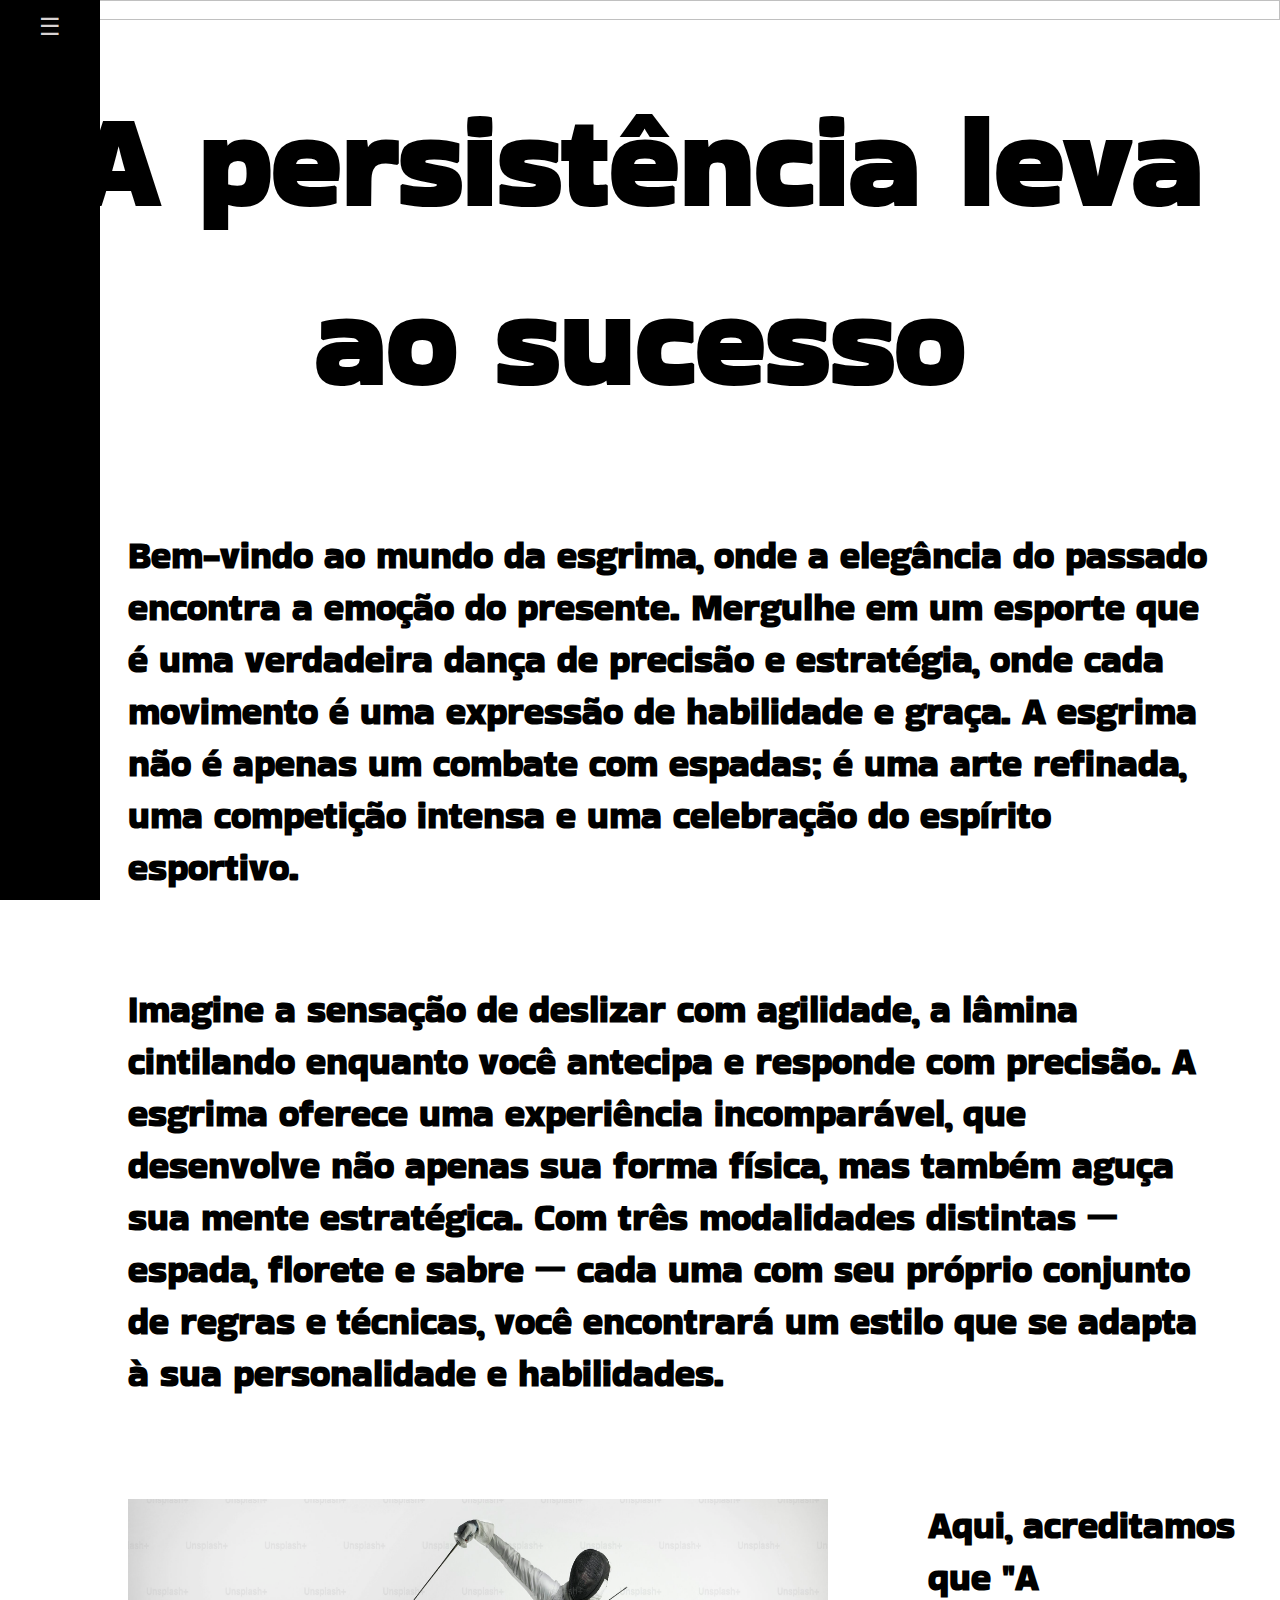
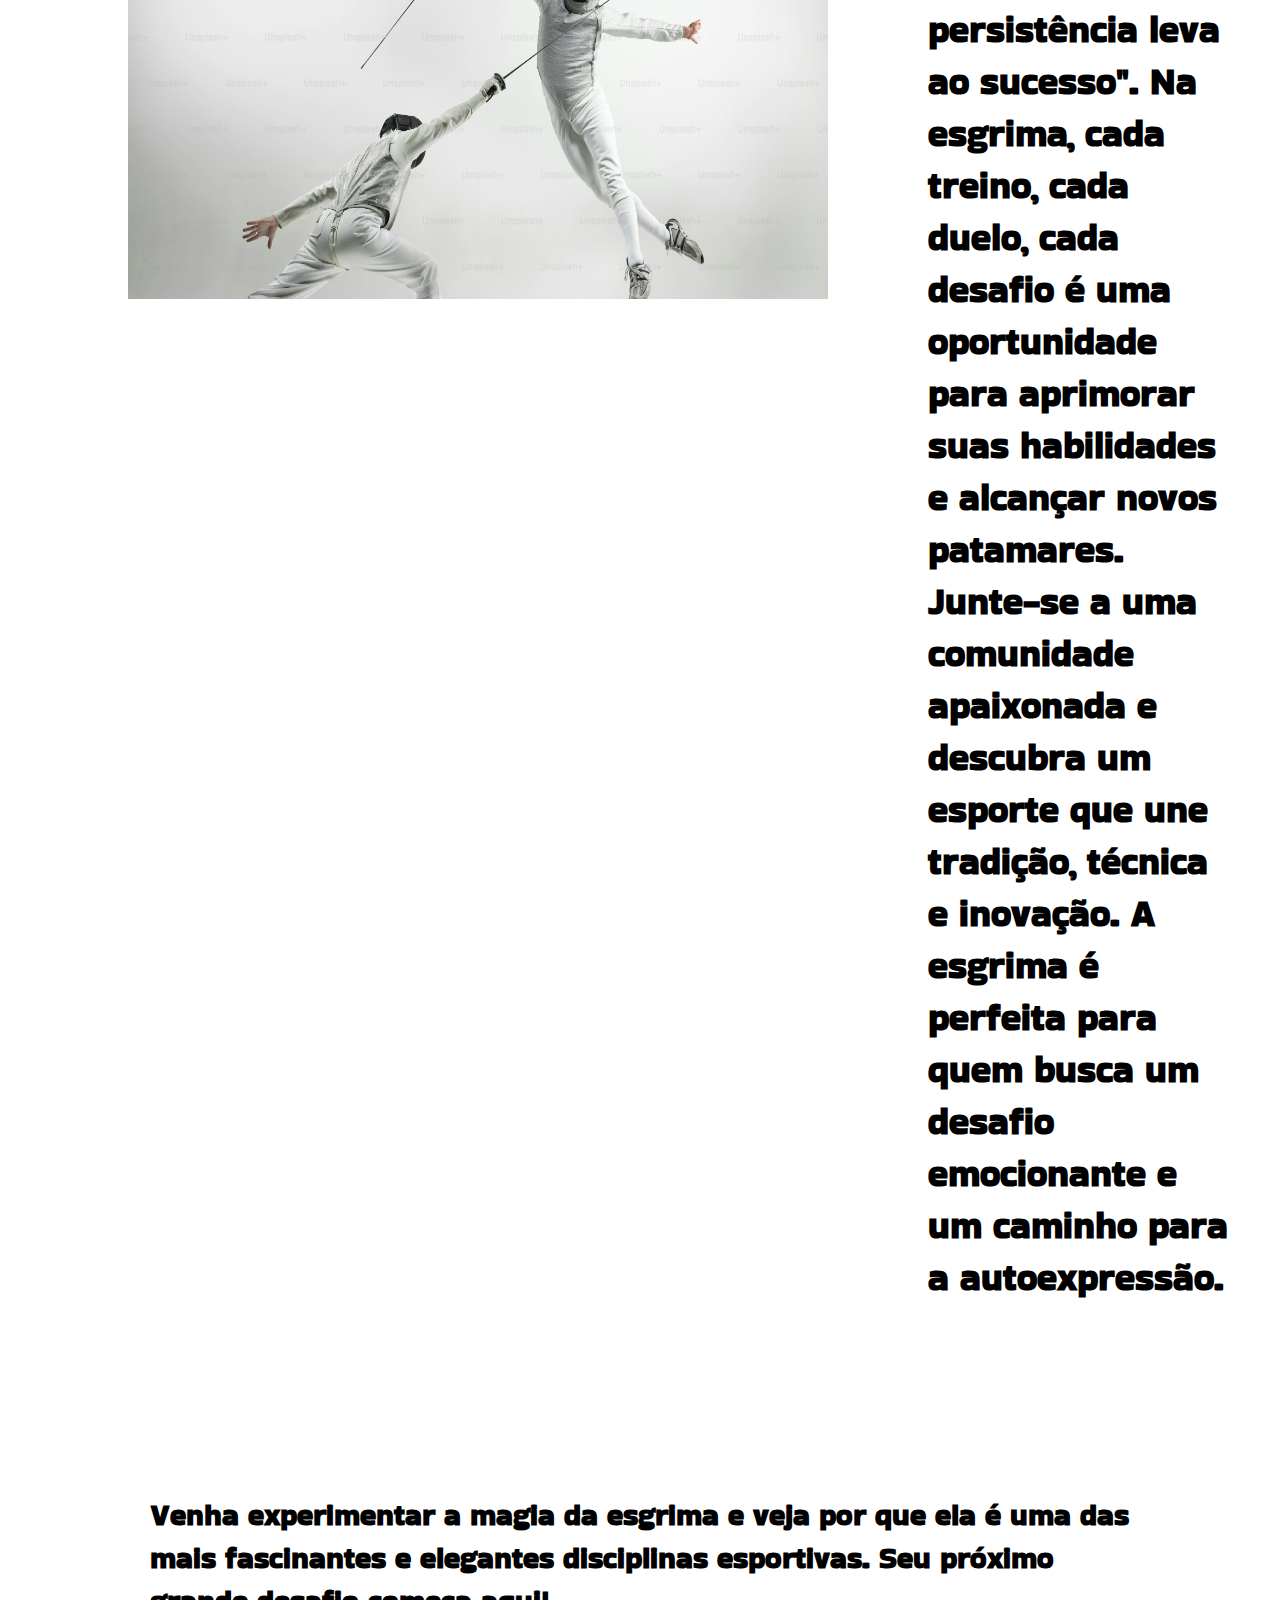
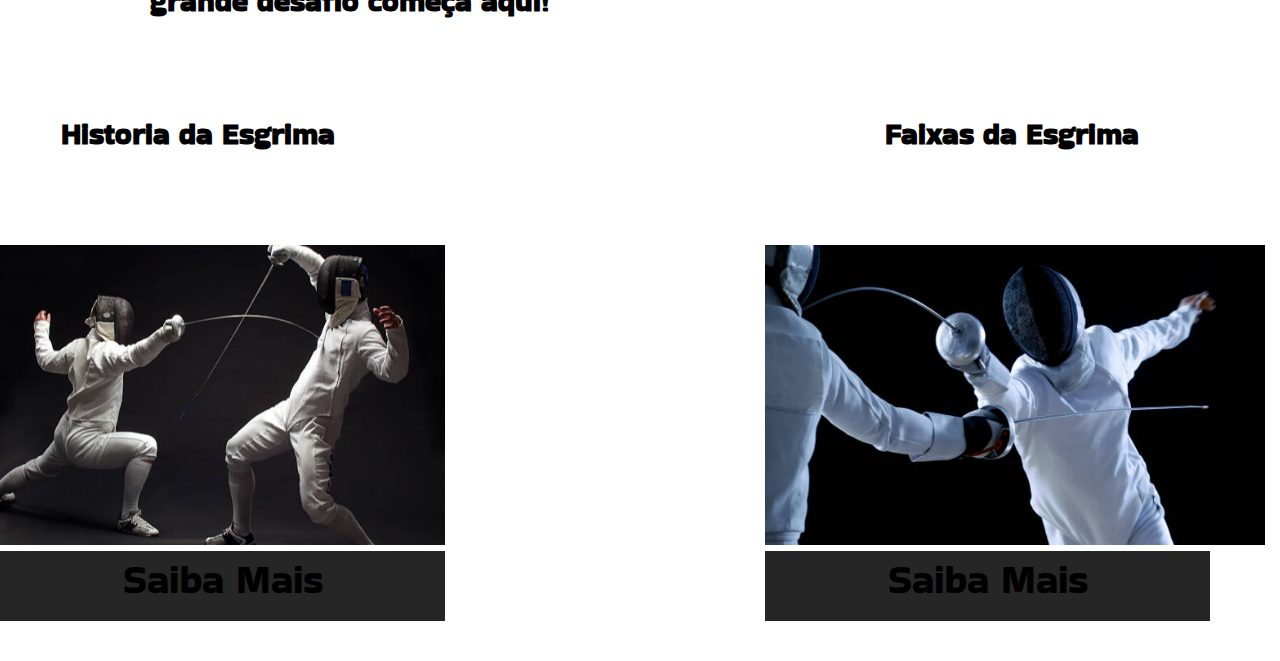
==== index.html @ 1039058c "correçoes" ====
<!DOCTYPE html>
<html lang="en">
    <link rel="stylesheet" href="./assets/style.css">
    <script src="./assets/index.js"></script>

<head>
    <meta charset="UTF-8">
    <meta name="viewport" content="width=device-width, initial-scale=1.0">
    <title>Document</title>
    <link rel="preconnect" href="https://fonts.googleapis.com">
    <link rel="preconnect" href="https://fonts.gstatic.com" crossorigin>
    <link href="https://fonts.googleapis.com/css2?family=Bakbak+One&display=swap" rel="stylesheet">
</head>
<body>
    <div class="container">
    <div class="sidebar" id="sidebar">
        <div class="sidebar-header">
            <button class="toggle-btn" onclick="toggleSidebar()">&#9776;</button>
        </div>  
        <div class="sidebar-content">
            <button class="nav-btn" ><a href="./index.html">Pagina Principal</a></button>
            <button class="nav-btn" ><a href="./historia.html">História</a></button>
            <button class="nav-btn"><a href="./faixas.html">Faixas</a></button>
            <button class="nav-btn"><a href="./podio.html">Pódios</a></button>
            <button class="nav-btn"><a href="./feedback.php">FeedBack</a></button>

            <div class="last">
                <a href="https://olympics.com/pt/olympic-games">Olimpíadas</a>
            </div>
        </div>
    </div>
    </div>
    <header>
        <img class="img-inicio" src="./assets/esgrima.png" height="100%" width="100%" > 
    </header>
<article>
            <div class="title">
            <h1>
                <b>A persistência leva ao sucesso</b>
            </h1>
        </div>

        <div class="center">
            <b><p>

                Bem-vindo ao mundo da esgrima, onde a elegância do passado encontra a emoção do presente. Mergulhe em um esporte que é uma verdadeira dança de precisão e estratégia, onde cada movimento é uma expressão de habilidade e graça. A esgrima não é apenas um combate com espadas; é uma arte refinada, uma competição intensa e uma celebração do espírito esportivo.</p></b>
                <p><b>
                Imagine a sensação de deslizar com agilidade, a lâmina cintilando enquanto você antecipa e responde com precisão. A esgrima oferece uma experiência incomparável, que desenvolve não apenas sua forma física, mas também aguça sua mente estratégica. Com três modalidades distintas — espada, florete e sabre — cada uma com seu próprio conjunto de regras e técnicas, você encontrará um estilo que se adapta à sua personalidade e habilidades.


            </p>
        </b>
        </div>

        <aside>
            <div class="img-princ"><img src="./assets/img_princ.png" width="700vh" height="400px"></div>

            <div class="text-img">
                <b><p>Aqui, acreditamos que "A persistência leva ao sucesso". Na esgrima, cada treino, cada duelo, cada desafio é uma oportunidade para aprimorar suas habilidades e alcançar novos patamares. Junte-se a uma comunidade apaixonada e descubra um esporte que une tradição, técnica e inovação. A esgrima é perfeita para quem busca um desafio emocionante e um caminho para a autoexpressão. </p></b>

            </div>
        </aside>

        <div class="last-text">
            <b><p>Venha experimentar a magia da esgrima e veja por que ela é uma das mais fascinantes e elegantes disciplinas esportivas. Seu próximo grande desafio começa aqui!</p></b>
        </div>

        <div class="article-button">

            <div class="text-article-button1">
                <b><p>Historia da Esgrima</p></b>
            </div>
            <div class="text-article-button2">
                <b><p>Faixas da Esgrima</p></b>
            </div> 
        </div>   


                    <div class="article-img">
                        <div class="img-final1">
                            <img src="./assets/img-last1.png" height="300px" width="500px">
                        </div>
                            
                        <div class="img-final2">
                            <img src="./assets/img_last2.png" height="300px" width="500px">
                        </div>
                    </div>

        <div class="saiba-mais">
            <div class="div1"><a href="https://cbesgrima.org.br/a-esgrima/historia/">Saiba Mais</a></div>
            <div class="div2"><a href="https://mundoeducacao.uol.com.br/educacao-fisica/esgrima.htm">Saiba Mais</a></div>
        </div>
            
            
</article>
</body>
</html>
---- assets/style.css ----
/* styles.css */

/* Reseta margens e preenchimento padrão */
* {
  margin: 0;
  padding: 0;
  box-sizing: border-box;
  font-family: "Bakbak One", sans-serif;
}
.bakbak-one-regular {
  font-family: "Bakbak One", sans-serif;
  font-weight: 400;
  font-style: normal;
}

/* Estilos gerais do corpo */
body {
  font-family: Arial, sans-serif;
}
.title{
  margin-top: 5vh;
  text-align: center;
  font-size: 64px; 
}

.text-img{
  font-size: 37px;
  margin-left: 100px;
  margin-right: 5vh;
  margin-bottom: 100px;
  @font-face { 
    font-family: 'Bakbak One';
    src: url('https://fonts.google.com/specimen/Bakbak+One?query=Bakbak+One'); 
   } 
}

aside{
  display: flex;
  margin-left: 10%;
}

p{
  margin-bottom: 10vh;
}

.center{
font-size: 37px;
margin-left: 10%;
margin-right: 5%;
margin-top: 100px;
margin-bottom: 100px;
/* margin-left: 170px; */
  @font-face {
    font-family: 'Bakbak One';
    src: url('https://fonts.google.com/specimen/Bakbak+One?query=Bakbak+One');
  }
}

.div1 a{
  text-decoration: none;
  font-size: 40px;
  color: black;
}
.div2 a{
  text-decoration: none;
  font-size: 40px;
  color: black;
}

.article-button{
  display: flex;
  text-align: center;
  justify-content: center;
  align-items: center;
  gap: 550px;
  font-size: 30px;
  margin-right: 80px;
}

.article-img{
  display: flex;
  margin-left: 40px;
  justify-content: center;
  align-items: center;
  margin-left: 0px;
  margin-right: 40px;
  text-align: center;
  margin-right: 70px;
  margin-bottom: 0px;
  gap: 320px;
}

.saiba-mais{
  display: flex;
  text-align: center;
  justify-content: center;
  align-items:center ;
  margin-left:0px ;
  margin-right: 70px;
  margin-bottom: 40px;
  gap: 320px;


}

.div1{
  border: 15px;
  background-color:#262626;
  height: 70px;
  width: 500px;
}

.div2{
  border: 15px;
  background-color:#262626;
  height: 70px;
  width: 500px;
}

.text-article-button1{
font-size: 30px;
}

.text-article-botton2{
  font-size: 30px;
}

.last-text{
  font-size: 30px;
  margin-left: 150px;
  margin-right: 150px;
}

/* Estilos do menu lateral */
.sidebar {
  height: 100vh;
  width: 100px; /* Largura inicial do menu */
  position: fixed;
  top: 0;
  left: 0;
  background-color: rgb(0, 0, 0);
  color: rgb(255, 255, 255);
  transition: width 0.3s; /* Transição suave para abrir/fechar */
  overflow: hidden;
  display: flex;
  flex-direction: column;
  align-items: center;
}

.sidebar-header {
  width: 100%;
  display: flex;
  justify-content: center;
  align-items: center;
  padding: 10px;
}

.logo {
  width: 50px;
  height: auto;
  margin-bottom: 10px;
}

.toggle-btn {
  background: none;
  border: none;
  color: rgb(216, 211, 211);
  font-size: 24px;
  cursor: pointer;
  display: block;
}

.sidebar-content {
  display: flex;
  flex-direction: column;
  align-items: center;
  width: 100%;
  transition: opacity 0.3s; /* Transição suave para a visibilidade dos botões */
  opacity: 0;
  visibility: hidden;
  color: white;
}

.nav-btn {
  background-color: rgb(243, 3, 3);
  color: white;
  border: none;
  padding: 10px;
  margin: 10px;
  border-radius: 10px;
  width: 60%;
  text-align: center;
  cursor: pointer;
  text-decoration: none;
 
}

.nav-btn:hover {
  background-color: #500d0d;
}

/* Estilos do conteúdo principal */
.content {
  margin-left: 80px; /* Ajusta a margem para a largura inicial do menu */
  padding: 20px;
}

/* Quando o menu estiver aberto */
.sidebar.open {
  width: 250px;
}

.sidebar.open .sidebar-content {
  opacity: 1;
  visibility: visible;
}
.nav-btn a{
  text-decoration: none;
  color: white  ;
  font-family:sans-serif;
 font-weight:900;
}
.last{
  background-color: rgb(243, 3, 3);
  color: white;
  border: none;
  padding: 10px;
  margin: 500px;
  border-radius: 4px;
  width: 60%;
  text-align: center;
  cursor: pointer;
  text-decoration: none;
 
}
.last:hover {
  background-color: #500d0d;
}
.last a{
  text-decoration: none;
  color: white  ;
  font-family:sans-serif;
 font-weight:900;
}

.footer{
  height: 30px;
  width: 100%;
  background-color: #262626;
}

.button{
  display: flex;
  height: 50px;
  width: 500px;
  background-color: rgb(70, 60, 62);
  margin-bottom: 30px;
}

@media only screen and (max-width: 600px) {
  .sidebar{
    text-align: center;
    background: none;
  }
  a {
    color:#fff;
    text-transform:uppercase;
    text-decoration: none;
  }
  .toggle-btn {
    padding:20px;
    background: rgba(255,255,255,.75);
    border-radius:3px;
    color:#6fabbc;
    transition:.25s;
    animation: 1.25s bounce infinite;
  }
  .toggle-btn:hover {
    cursor:pointer;
    background: rgba(255,255,255,.95);
    animation-play-state: paused;
  }
  ul.open {
    max-height: 480px;
    visibility: visible;
    opacity:1;
    transform:rotate(0);
  }
  
  /* Credit */
  
  .container{
    color:#fff;
    text-transform:uppercase;
    position: absolute;
    transform:translateX(-50%);
  }
}
/* //https://codepen.io/kieranfivestars/pen/JdbPBv/ */
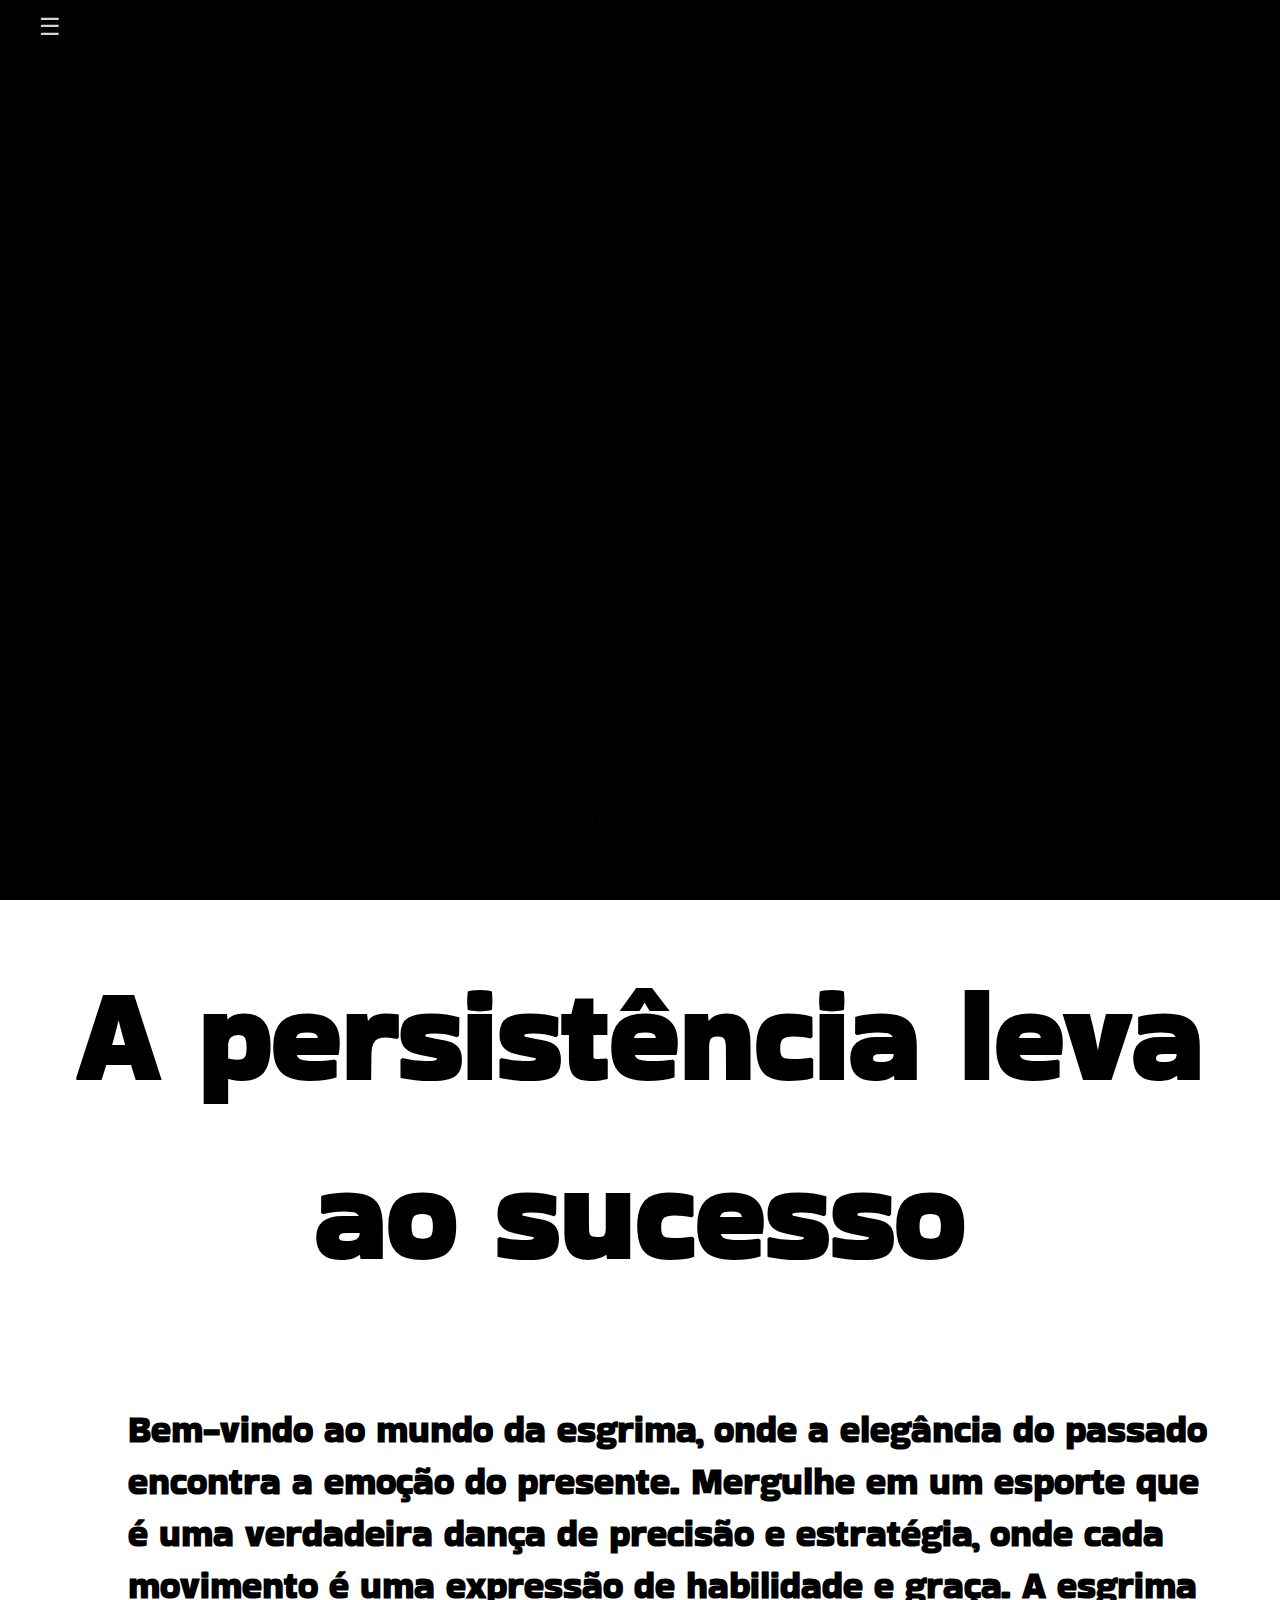
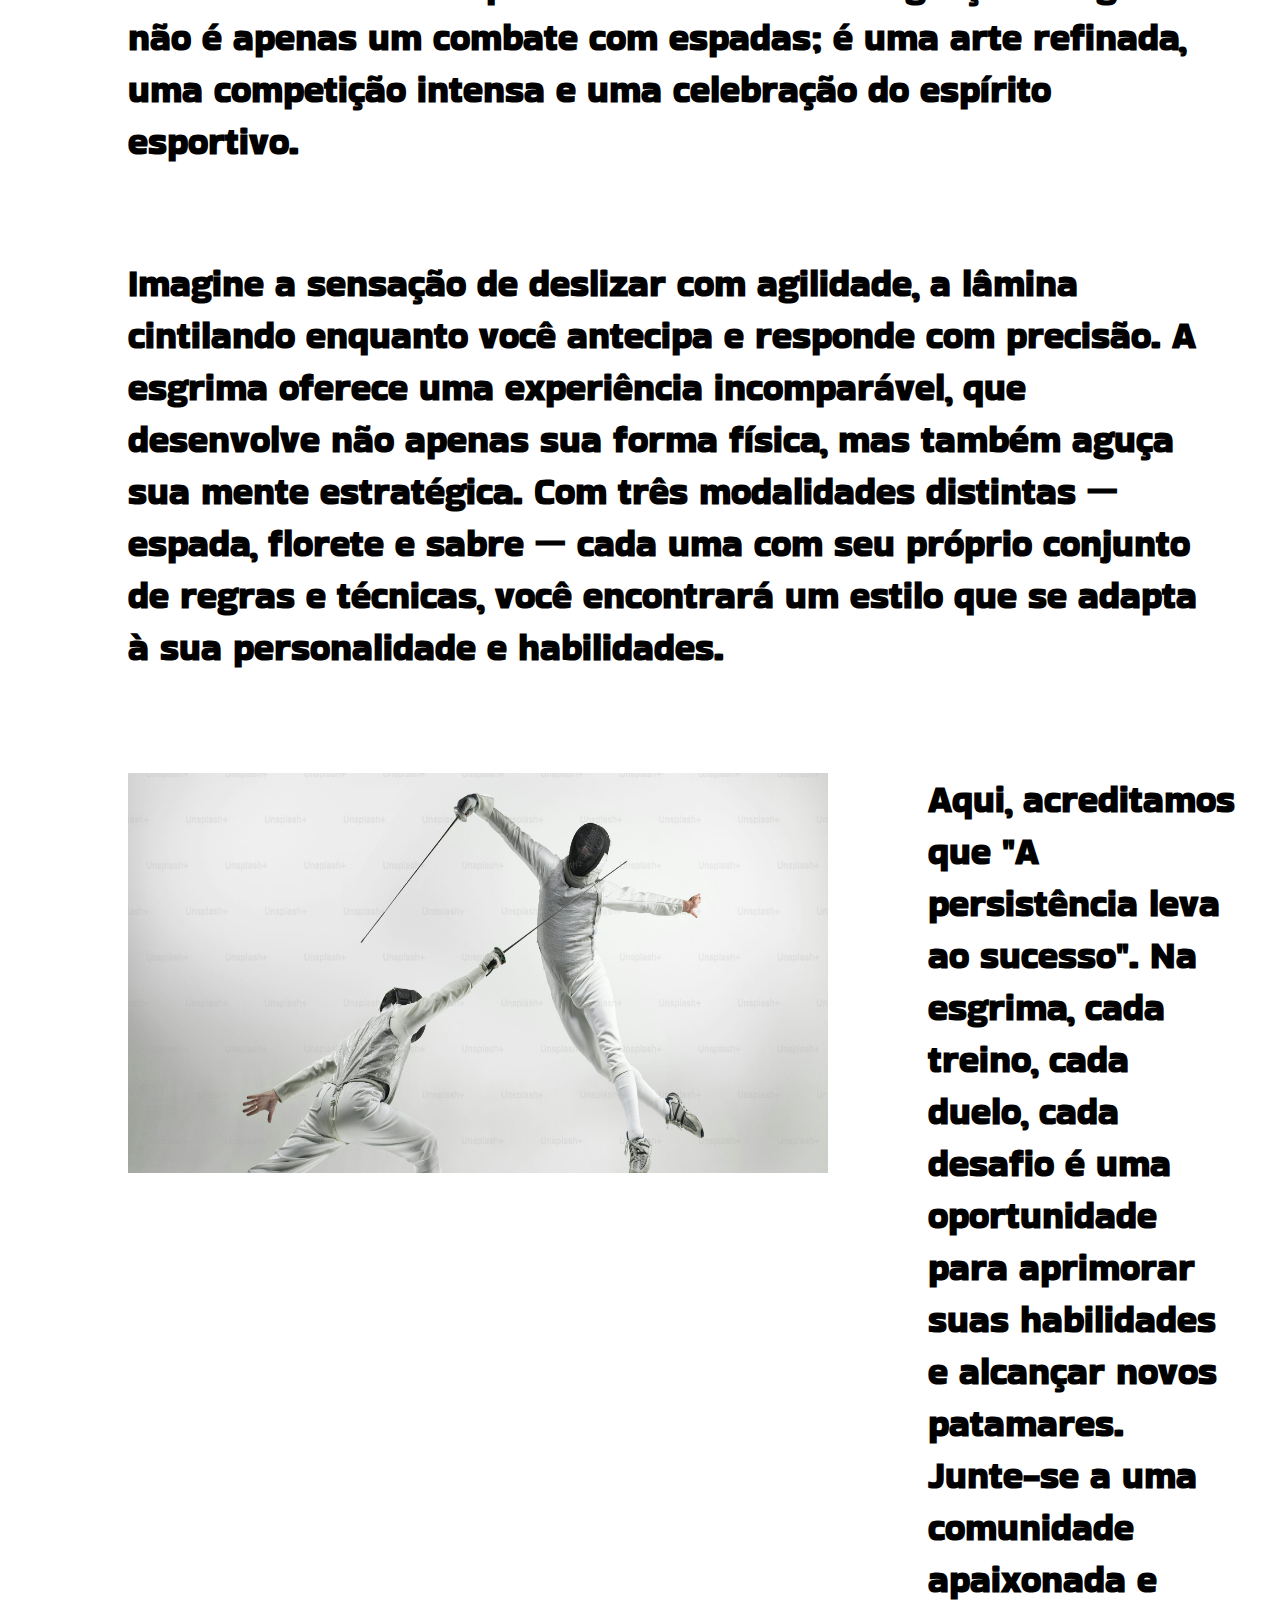
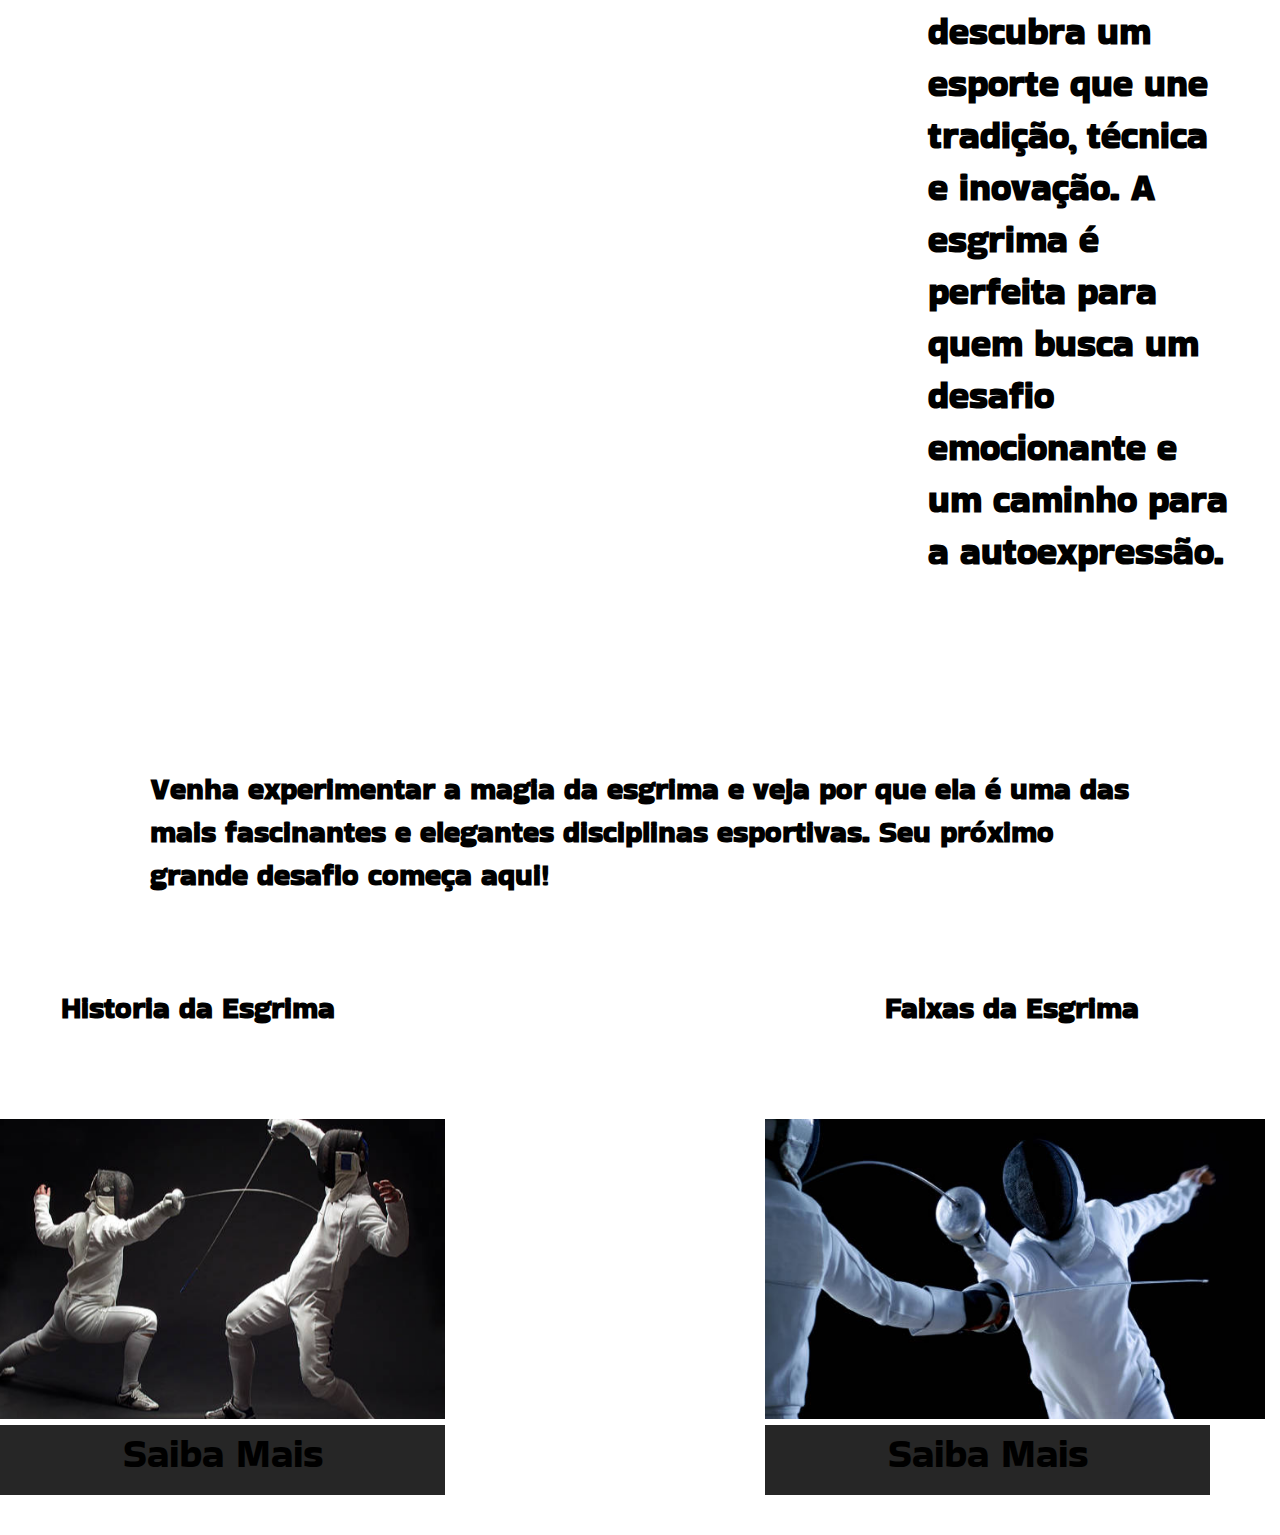
==== commit b57ed5d1: "Melhorias na estilização" ====
--- a/index.html
+++ b/index.html
@@ -30,11 +30,13 @@
         </div>
     </div>
     </div>
+    <div class="opct">  
     <header>
-        <img class="img-inicio" src="./assets/esgrima.png" height="100%" width="100%" > 
+        <img src="./assets/btn-removebg-preview.png" alt="scroll" id="scr-btn" onclick="scrollToSection('title')">
     </header>
+    </div>
 <article>
-            <div class="title">
+            <div class="title" id="title">
             <h1>
                 <b>A persistência leva ao sucesso</b>
             </h1>
@@ -53,7 +55,7 @@
         </div>
 
         <aside>
-            <div class="img-princ"><img src="./assets/img_princ.png" width="700vh" height="400px"></div>
+            <div class="img-princ"><img src="./assets/img_princ.png" width="700vh" height="400px" id="img_mid"></div>
 
             <div class="text-img">
                 <b><p>Aqui, acreditamos que "A persistência leva ao sucesso". Na esgrima, cada treino, cada duelo, cada desafio é uma oportunidade para aprimorar suas habilidades e alcançar novos patamares. Junte-se a uma comunidade apaixonada e descubra um esporte que une tradição, técnica e inovação. A esgrima é perfeita para quem busca um desafio emocionante e um caminho para a autoexpressão. </p></b>
--- a/assets/style.css
+++ b/assets/style.css
@@ -17,6 +17,37 @@
 body {
   font-family: Arial, sans-serif;
 }
+.opct{
+  height: 100vh;
+  background-color: black;
+  background-position: center;
+  background-size: cover;
+}
+header{
+  height: 100vh;
+  opacity: 70%;
+  background-image: url(./esgrima.png);
+  background-position: center;
+  background-size: cover;
+  display: flex;
+  justify-content: center;
+  align-items: flex-end;
+}
+
+header > img{
+  transform: rotate(90deg);
+  width: 17vh;
+  margin-bottom: 4%;
+  cursor: pointer;
+  animation: jumping 4s linear infinite;
+}
+
+ /*@keyframes jumping {
+  from {transform: translateY(-7px);}
+  50% {transform: translateY( 0);}
+  to {transform: translateY(-7px);}
+}*/
+
 .title{
   margin-top: 5vh;
   text-align: center;
@@ -257,7 +288,17 @@
   margin-bottom: 30px;
 }
 
-@media only screen and (max-width: 600px) {
+@media screen and (max-width: 600px) {
+  #img_mid{
+  width: 50vh ;
+  height: 40vh;
+  }
+  h1{
+    font-size: 8vh;
+  }
+  p{
+    font-size: 3vh;
+  }
   .sidebar{
     text-align: center;
     background: none;
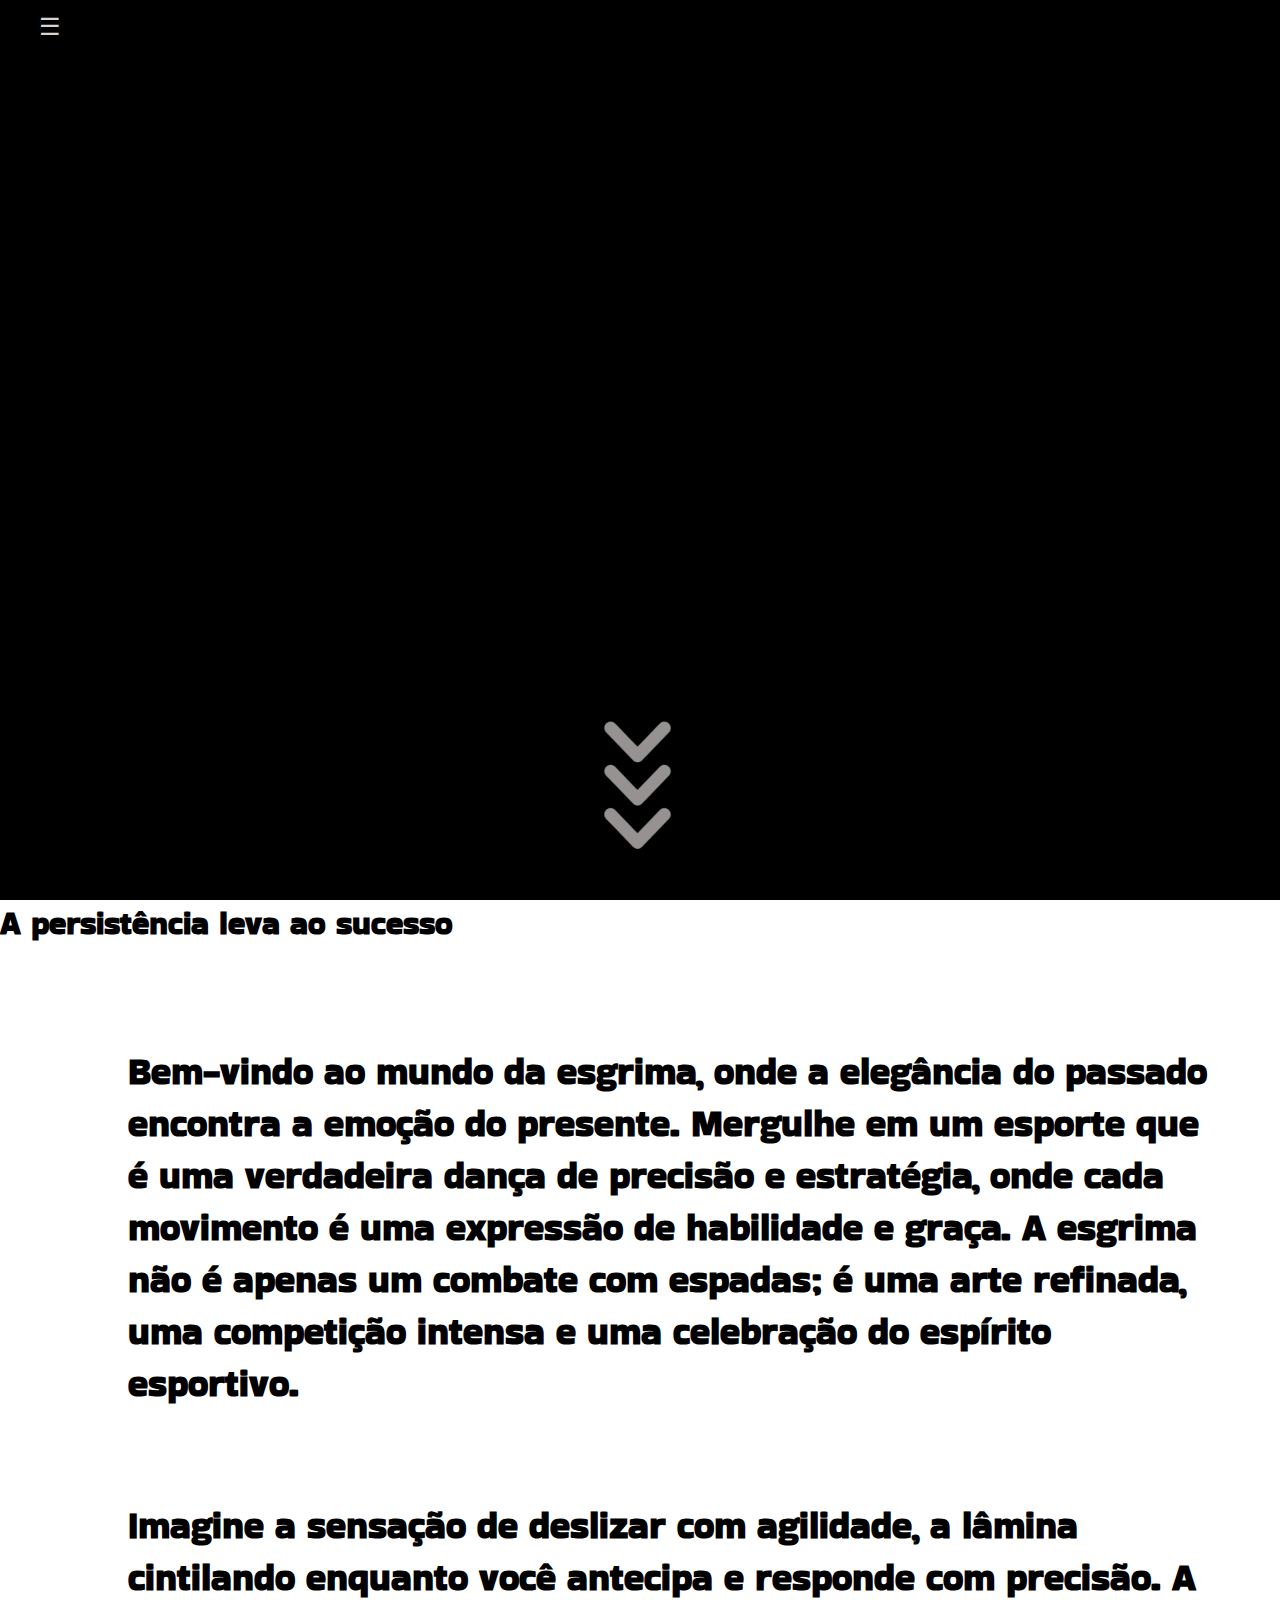
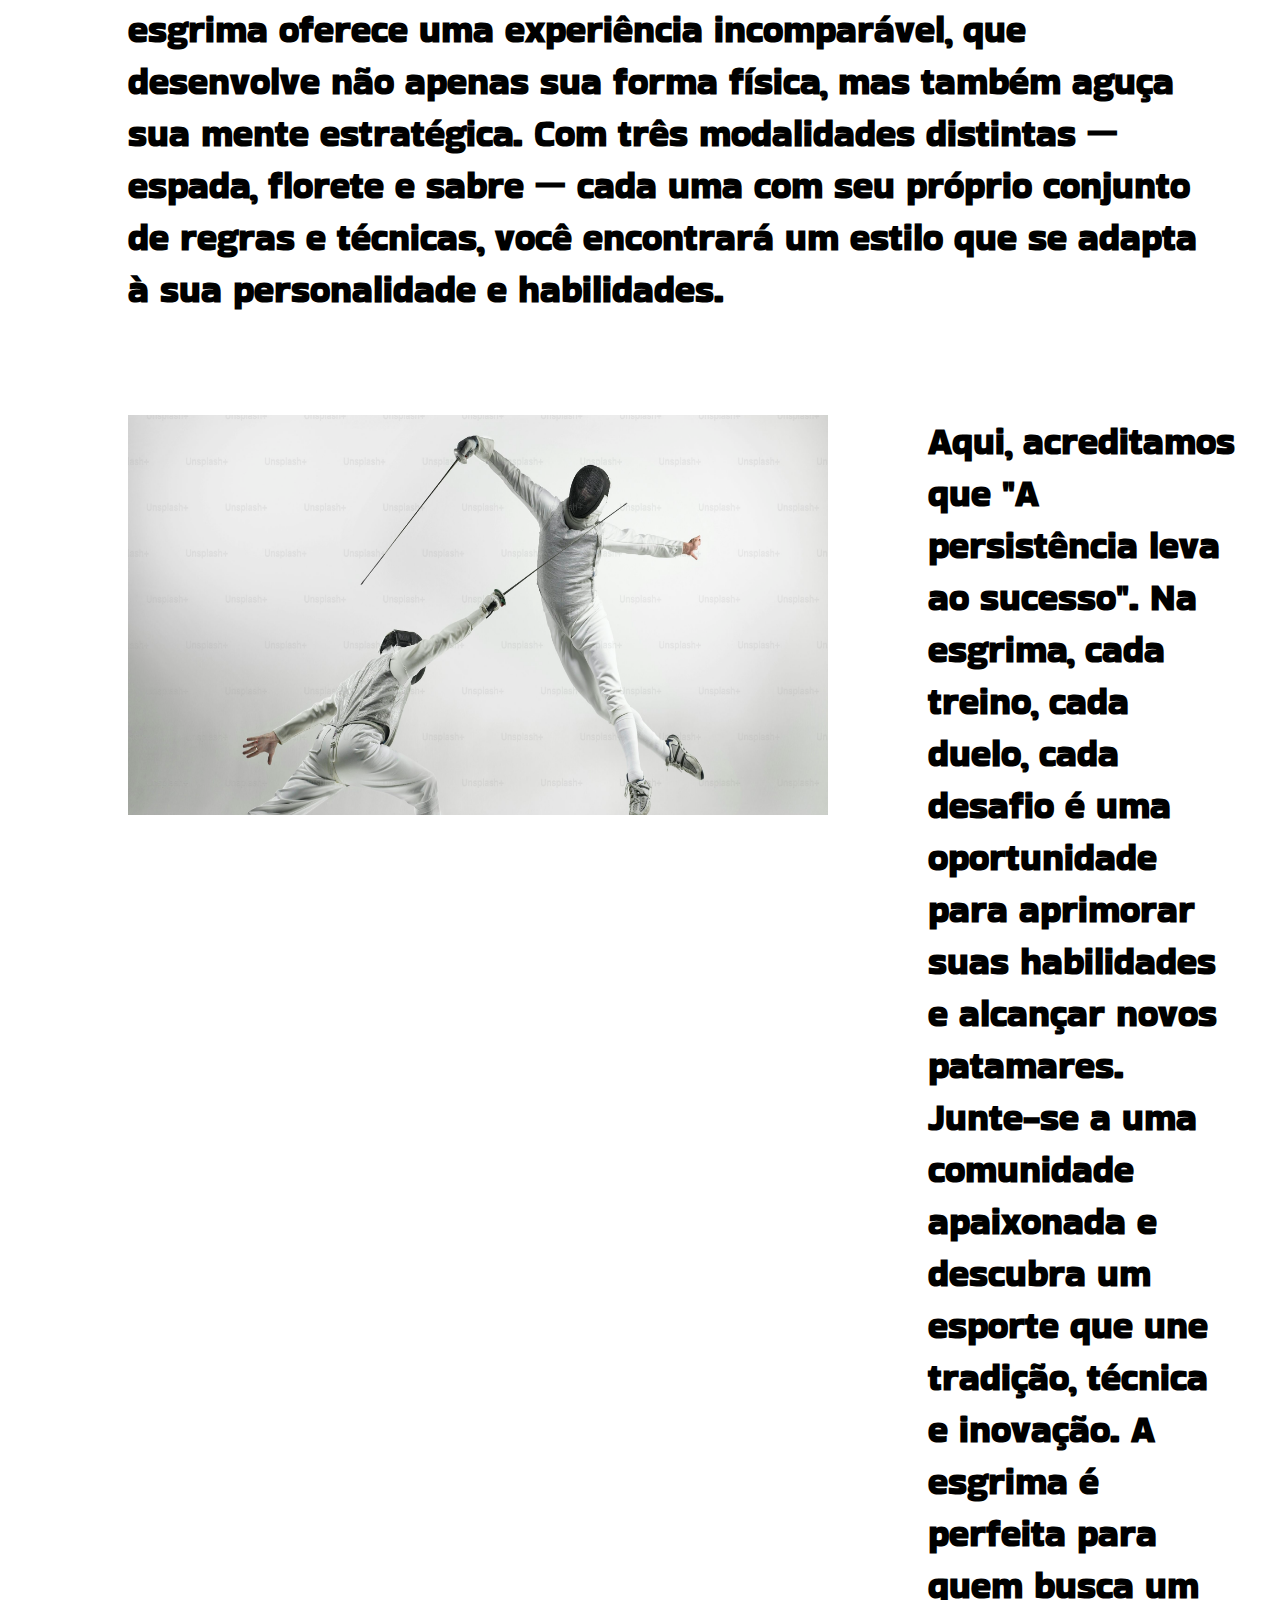
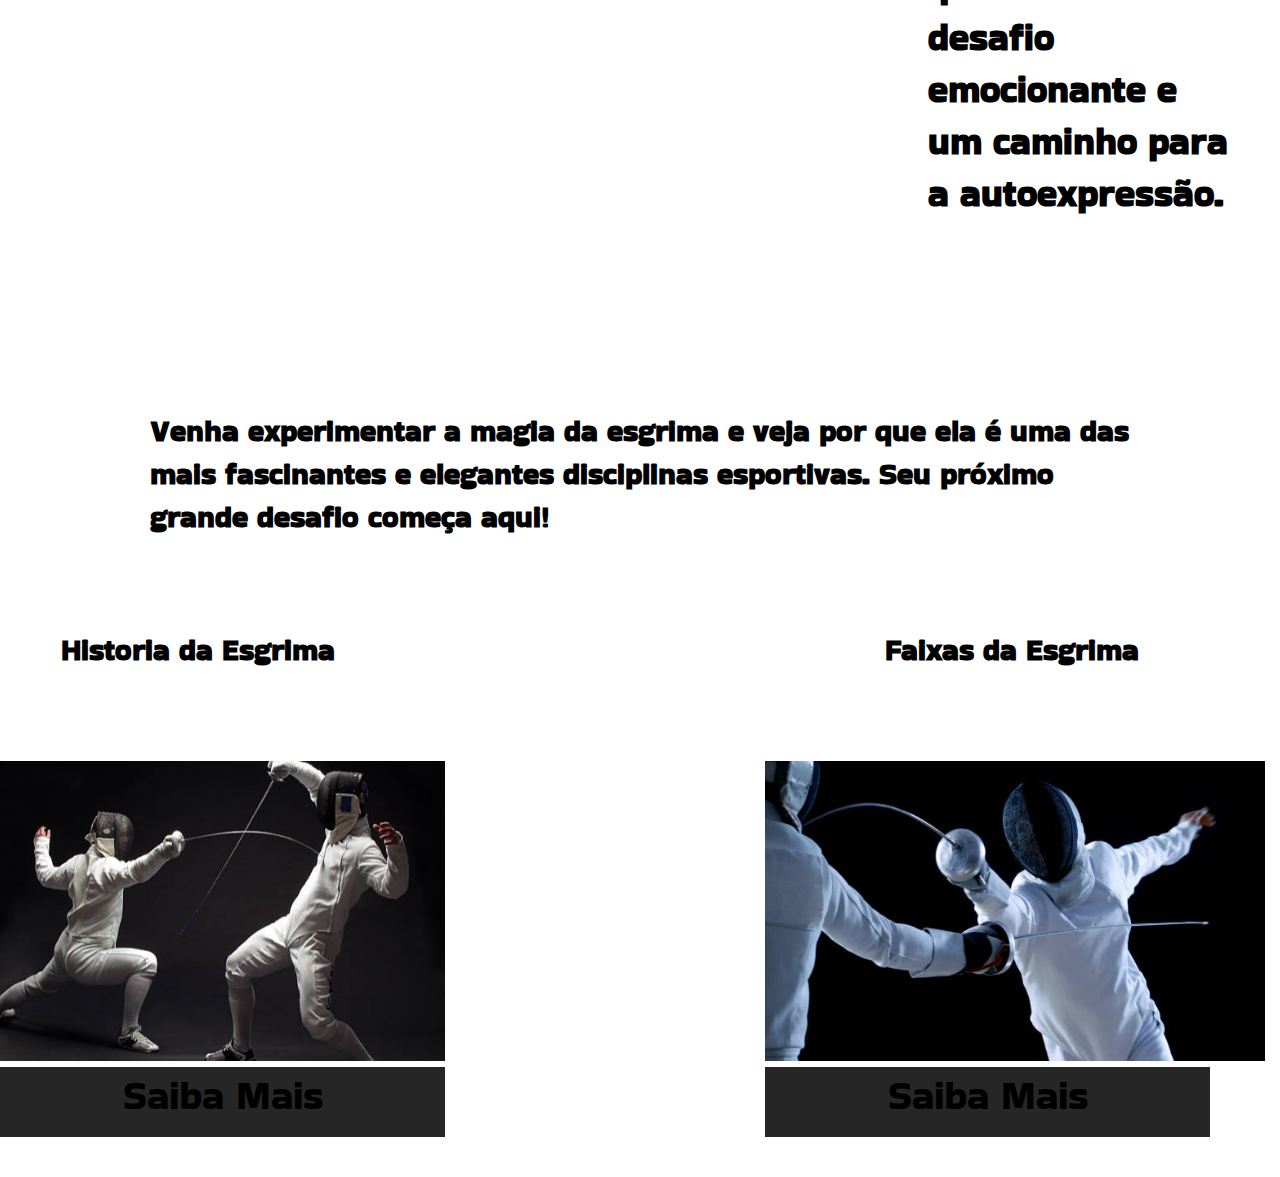
==== commit bef64cd6: "Ajustes nos keyframes e na coloração da seta" ====
--- a/index.html
+++ b/index.html
@@ -32,7 +32,7 @@
     </div>
     <div class="opct">  
     <header>
-        <img src="./assets/btn-removebg-preview.png" alt="scroll" id="scr-btn" onclick="scrollToSection('title')">
+        <img src="./assets/Design_sem_nome__3_-removebg-preview.png" alt="scroll" id="scr-btn" onclick="scrollToSection('title')">
     </header>
     </div>
 <article>
--- a/assets/style.css
+++ b/assets/style.css
@@ -35,14 +35,13 @@
 }
 
 header > img{
-  transform: rotate(90deg);
   width: 17vh;
   margin-bottom: 4%;
   cursor: pointer;
   animation: jumping 4s linear infinite;
 }
 
- /*@keyframes jumping {
+ @keyframes jumping {
   from {transform: translateY(-7px);}
   50% {transform: translateY( 0);}
   to {transform: translateY(-7px);}
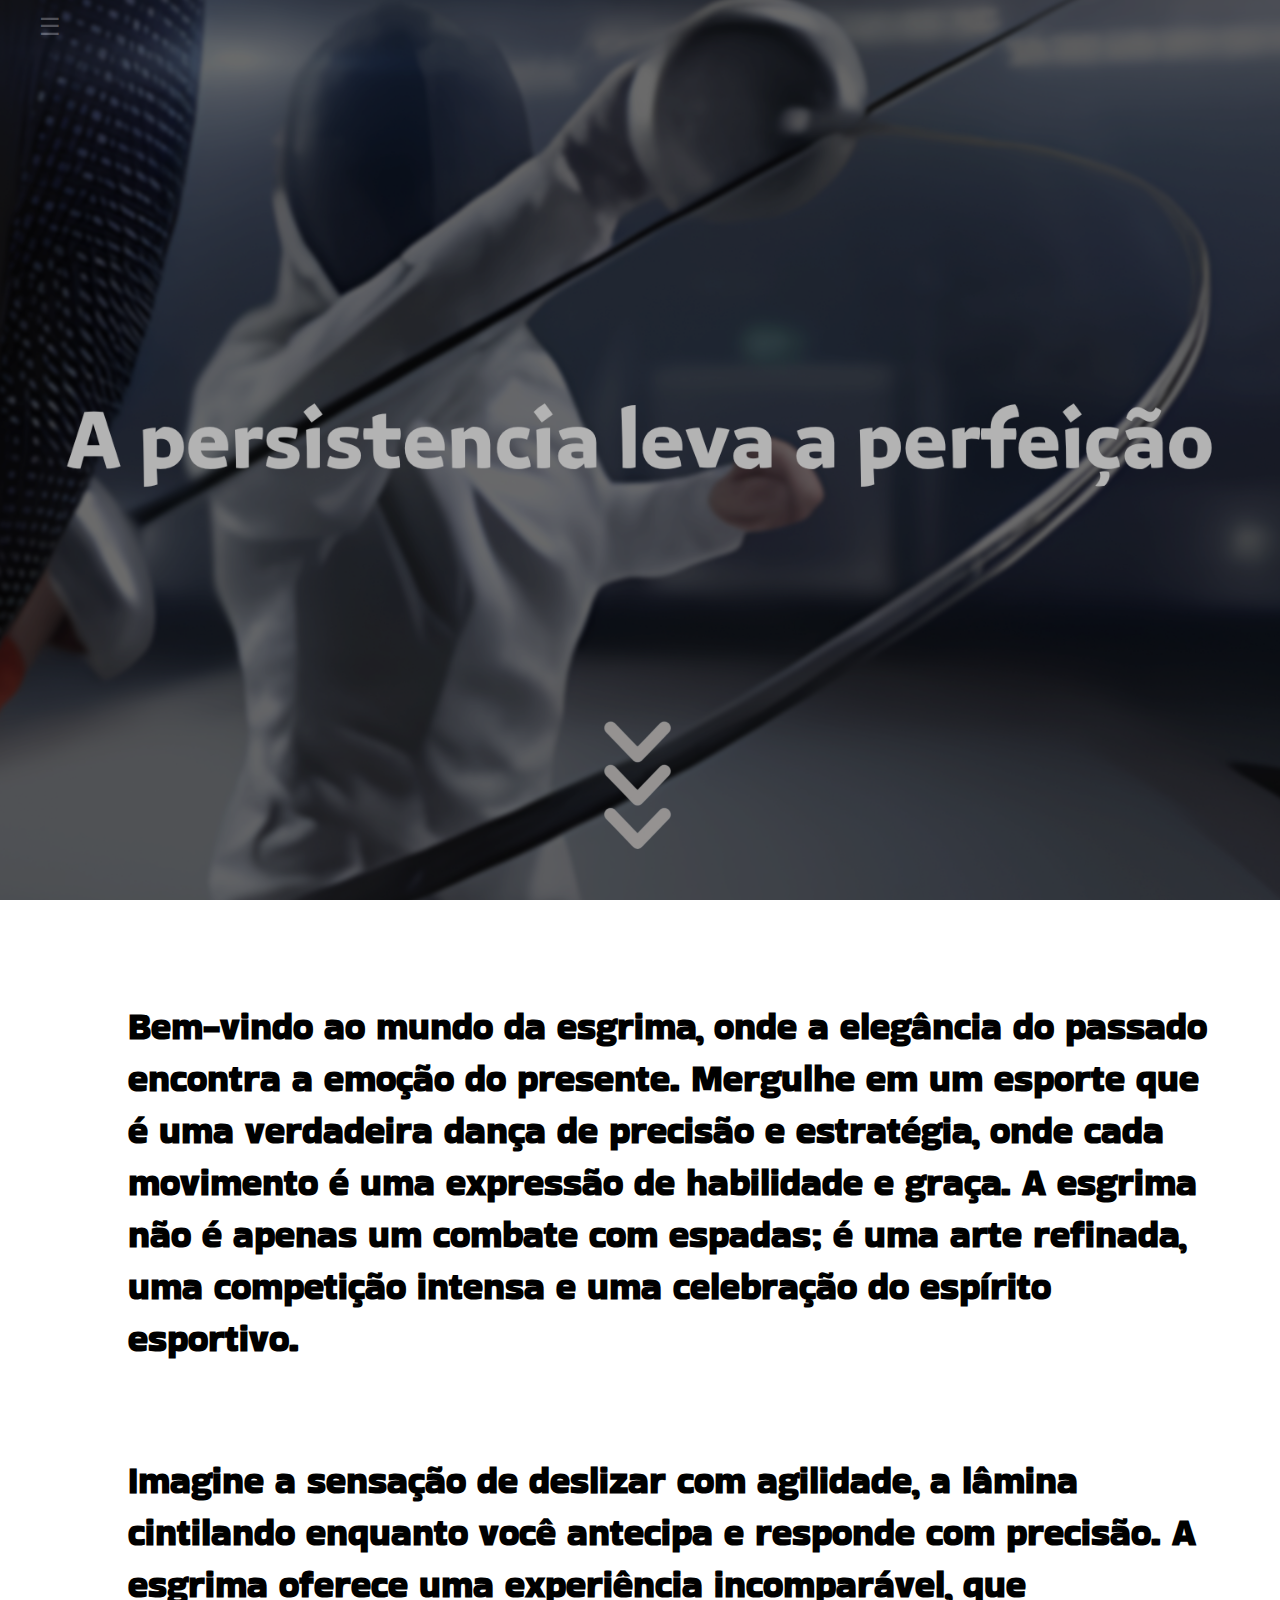
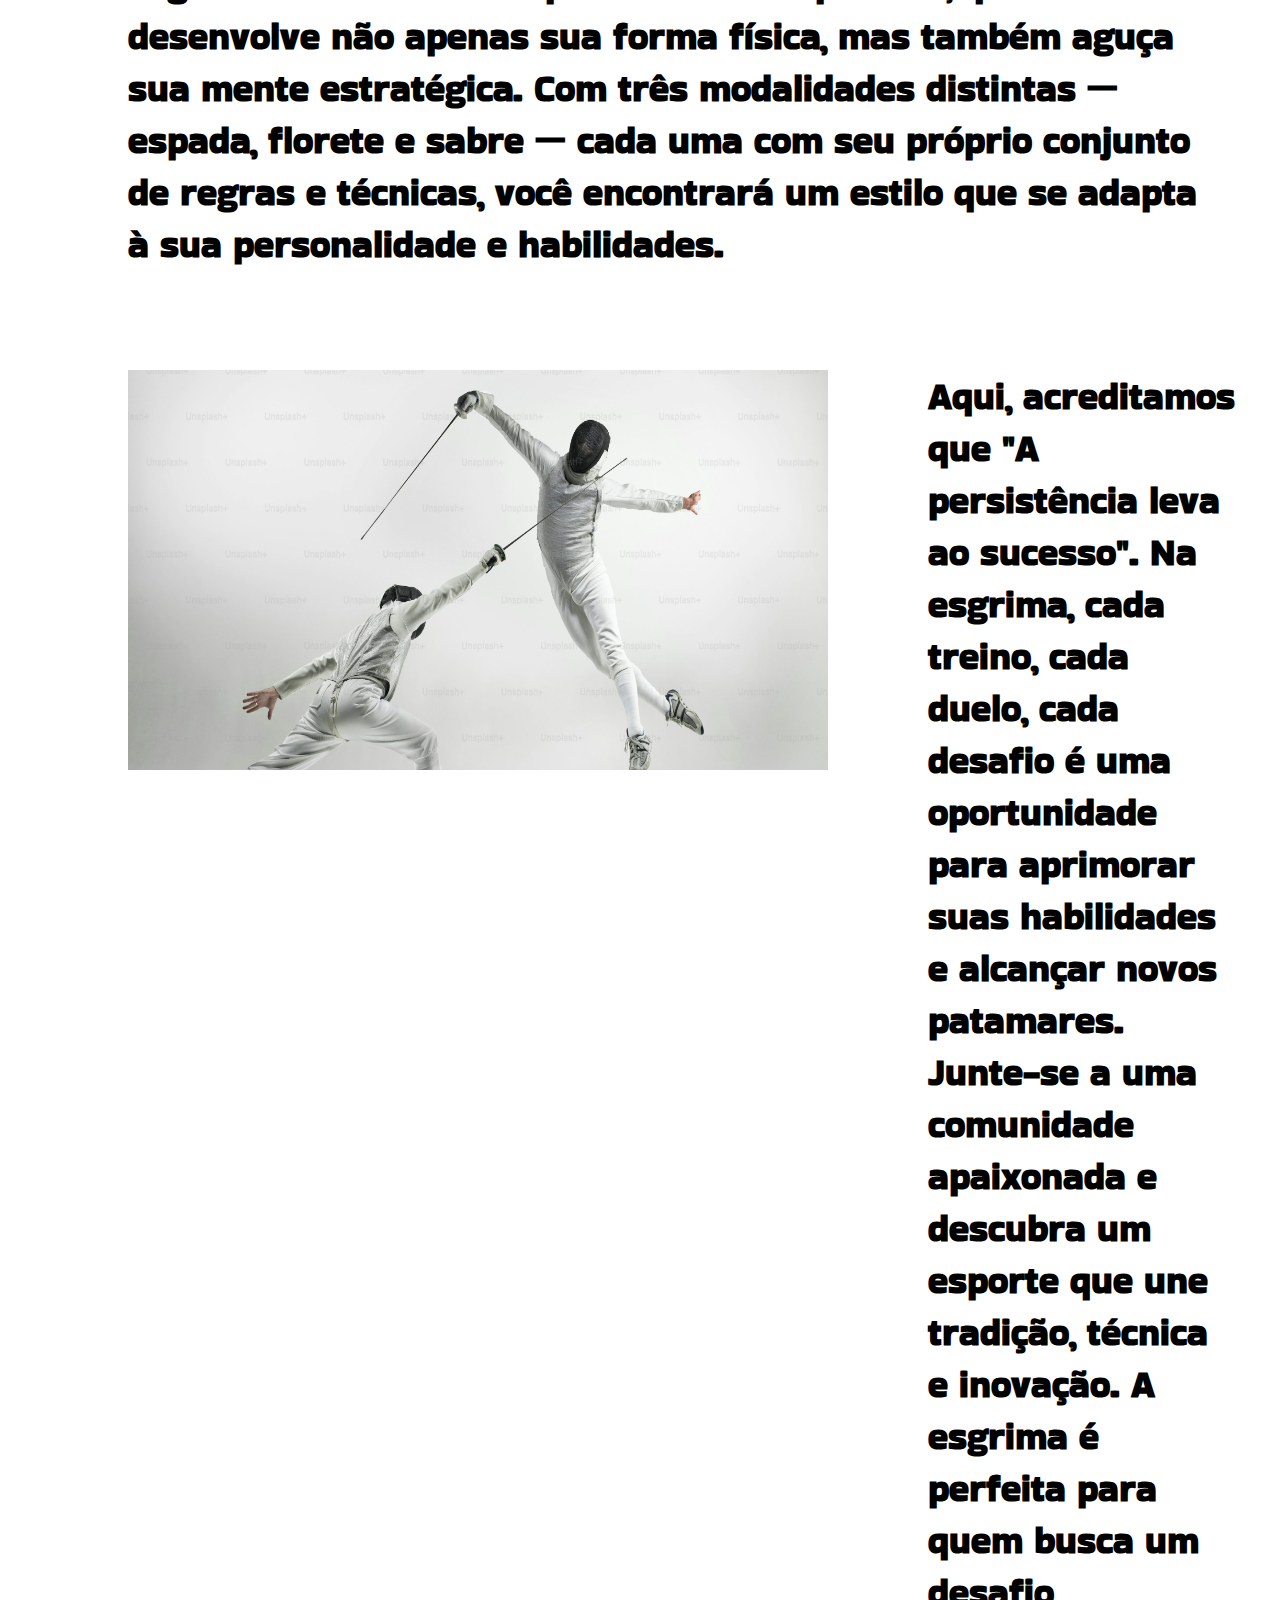
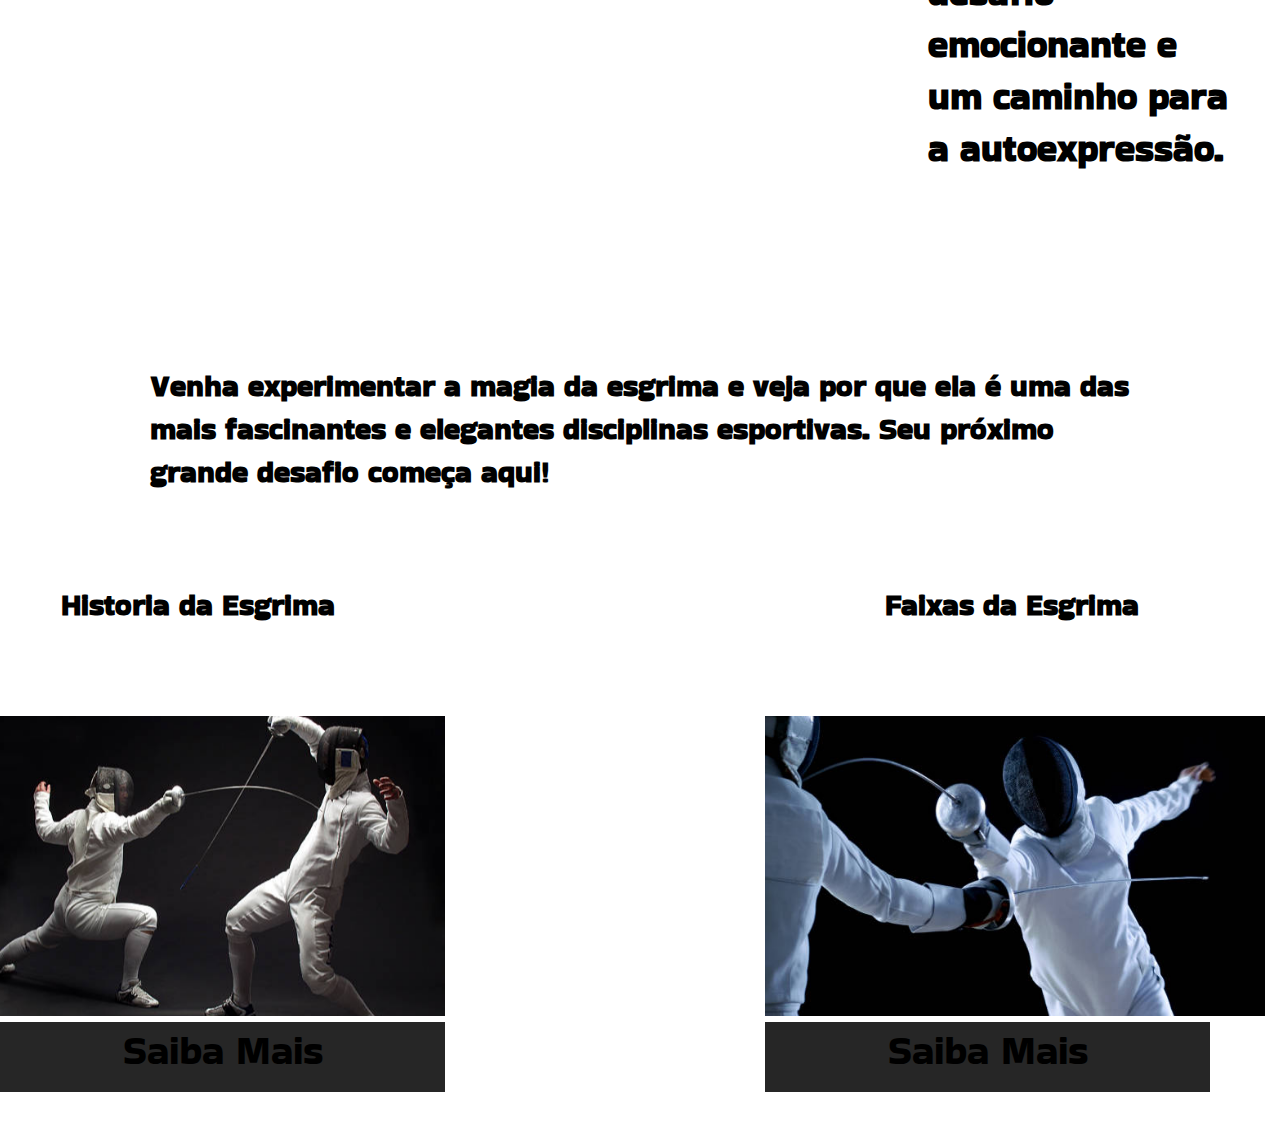
==== commit 1d81661f: "De tudo um pouco front e back" ====
--- a/index.html
+++ b/index.html
@@ -20,7 +20,7 @@
         <div class="sidebar-content">
             <button class="nav-btn" ><a href="./index.html">Pagina Principal</a></button>
             <button class="nav-btn" ><a href="./historia.html">História</a></button>
-            <button class="nav-btn"><a href="./faixas.html">Faixas</a></button>
+            <button class="nav-btn"><a href="./categorias.html">Categorias</a></button>
             <button class="nav-btn"><a href="./podio.html">Pódios</a></button>
             <button class="nav-btn"><a href="./feedback.php">FeedBack</a></button>
 
@@ -36,13 +36,8 @@
     </header>
     </div>
 <article>
-            <div class="title" id="title">
-            <h1>
-                <b>A persistência leva ao sucesso</b>
-            </h1>
-        </div>
 
-        <div class="center">
+        <div class="center" id="title">
             <b><p>
 
                 Bem-vindo ao mundo da esgrima, onde a elegância do passado encontra a emoção do presente. Mergulhe em um esporte que é uma verdadeira dança de precisão e estratégia, onde cada movimento é uma expressão de habilidade e graça. A esgrima não é apenas um combate com espadas; é uma arte refinada, uma competição intensa e uma celebração do espírito esportivo.</p></b>
--- a/assets/style.css
+++ b/assets/style.css
@@ -26,7 +26,7 @@
 header{
   height: 100vh;
   opacity: 70%;
-  background-image: url(./esgrima.png);
+  background-image: url(./Index_princ_img..png);
   background-position: center;
   background-size: cover;
   display: flex;
@@ -45,8 +45,7 @@
   from {transform: translateY(-7px);}
   50% {transform: translateY( 0);}
   to {transform: translateY(-7px);}
-}*/
-
+}
 .title{
   margin-top: 5vh;
   text-align: center;
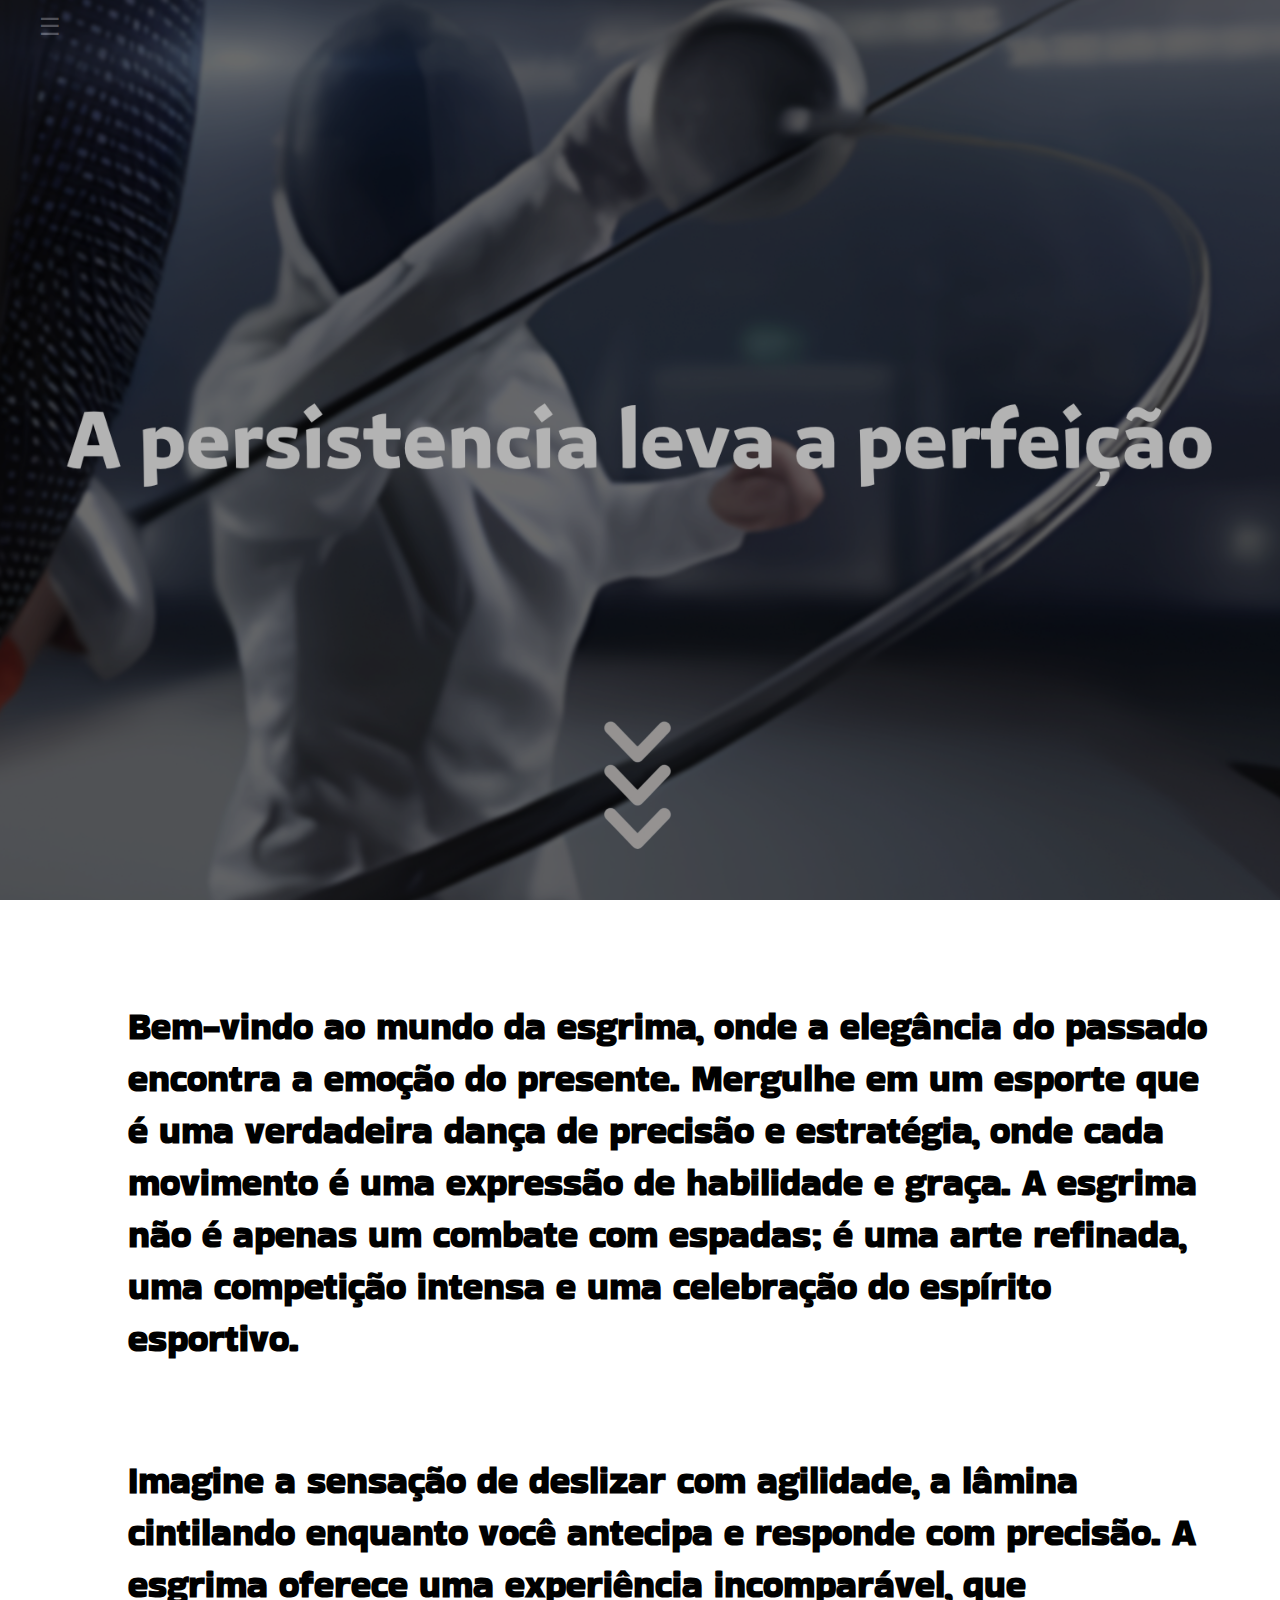
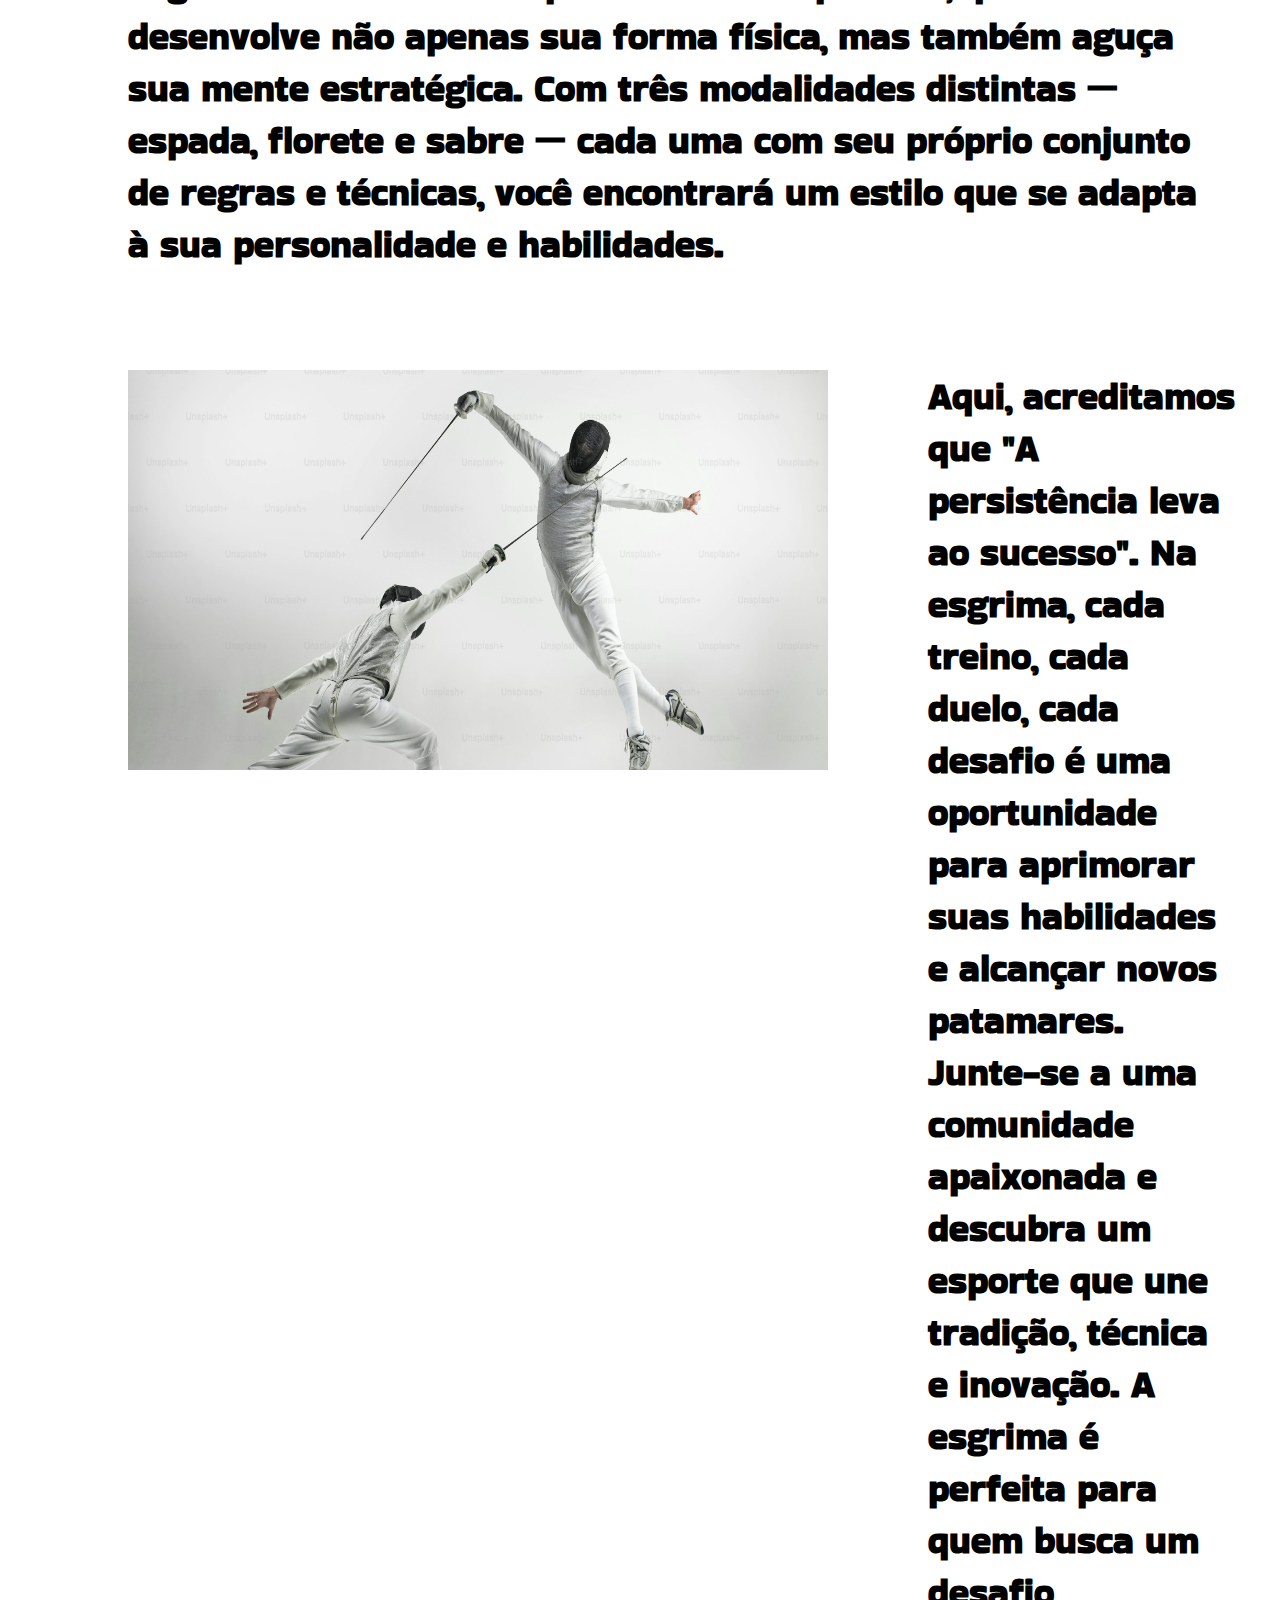
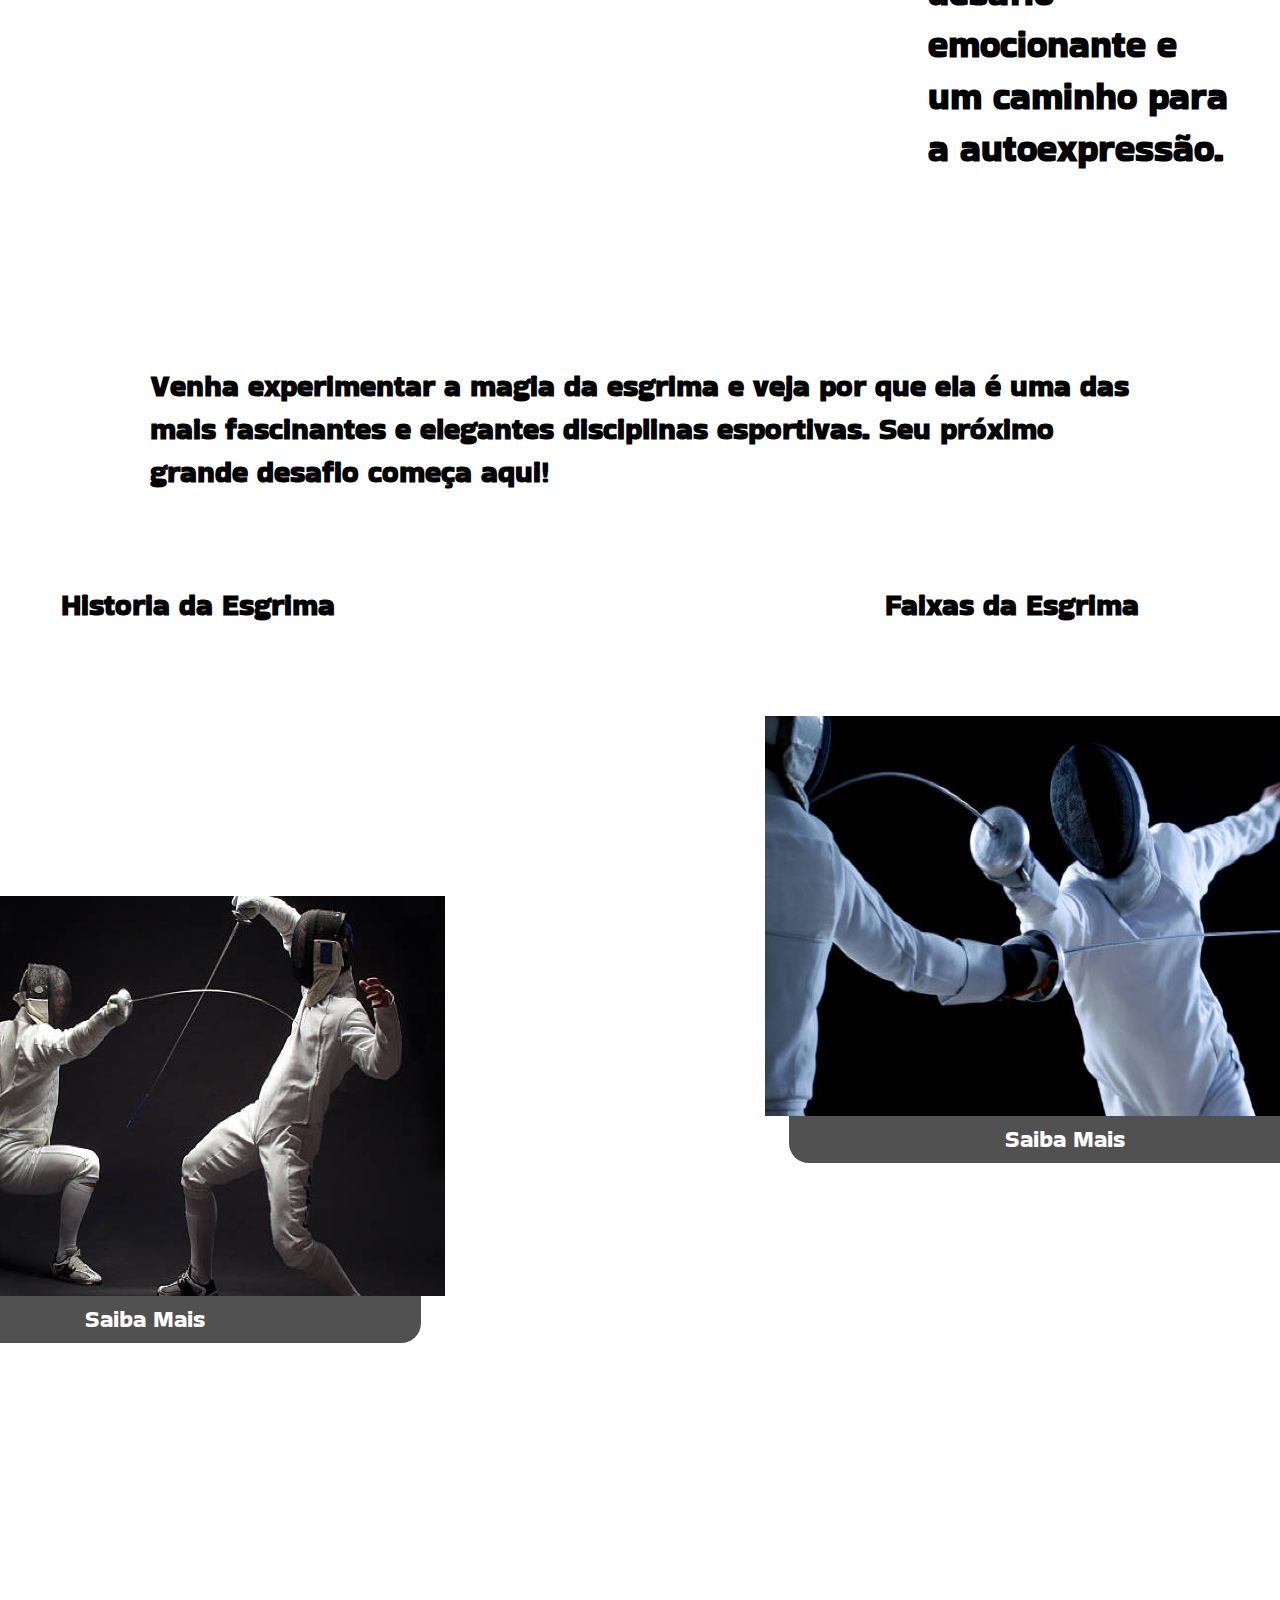
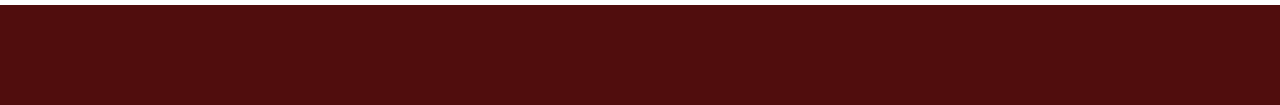
==== commit 27bfe8ab: "atualizações pro mobile" ====
--- a/index.html
+++ b/index.html
@@ -73,22 +73,21 @@
         </div>   
 
 
-                    <div class="article-img">
-                        <div class="img-final1">
-                            <img src="./assets/img-last1.png" height="300px" width="500px">
-                        </div>
+                <div class="article-img">
+                    <div class="img-final1">
+                        <img src="./assets/img-last1.png" height="400vh" width="600vh">
+                        <div class="div1"><a href="https://cbesgrima.org.br/a-esgrima/historia/">Saiba Mais</a></div>
+                    </div>
                             
-                        <div class="img-final2">
-                            <img src="./assets/img_last2.png" height="300px" width="500px">
-                        </div>
+                    <div class="img-final2">
+                        <img src="./assets/img_last2.png" height="400vh" width="600vh">
+                        <div class="div2"><a href="https://mundoeducacao.uol.com.br/educacao-fisica/esgrima.htm">Saiba Mais</a></div>                        
                     </div>
-
-        <div class="saiba-mais">
-            <div class="div1"><a href="https://cbesgrima.org.br/a-esgrima/historia/">Saiba Mais</a></div>
-            <div class="div2"><a href="https://mundoeducacao.uol.com.br/educacao-fisica/esgrima.htm">Saiba Mais</a></div>
-        </div>
-            
-            
-</article>
+                </div>
+</article>  
+    <footer>
+        <img class="img" src="./assets/simbolo.png">
+        <p class="p1">© Wallace e jesus</p>
+    </footer>
 </body>
 </html>--- a/assets/style.css
+++ b/assets/style.css
@@ -86,14 +86,25 @@
 }
 
 .div1 a{
-  text-decoration: none;
-  font-size: 40px;
-  color: black;
-}
+  padding-top: 0.7vh;
+  padding-bottom: 0.9vh;
+  text-decoration: none;
+  font-size: 24px;
+  color: white;
+  background-color:#525151;
+  padding-inline: 24vh;
+  border-radius: 0px 0px 20px 20px;
+}
+
 .div2 a{
-  text-decoration: none;
-  font-size: 40px;
-  color: black;
+  padding-top: 0.7vh;
+  padding-bottom: 0.9vh;
+  text-decoration: none;
+  font-size: 24px;
+  color: white;
+  background-color:#525151;
+  padding-inline: 24vh;
+  border-radius: 0px 0px 20px 20px;
 }
 
 .article-button{
@@ -132,18 +143,12 @@
 
 }
 
-.div1{
-  border: 15px;
-  background-color:#262626;
-  height: 70px;
-  width: 500px;
-}
-
-.div2{
-  border: 15px;
-  background-color:#262626;
-  height: 70px;
-  width: 500px;
+.img-final1{
+  margin-bottom: 10vh;
+}
+
+.img-final2{
+  margin-bottom: 50vh;
 }
 
 .text-article-button1{
@@ -286,6 +291,29 @@
   margin-bottom: 30px;
 }
 
+footer{
+  display: flex;
+  width: 100%;
+  height: 100px;
+  text-align: center;
+  justify-content: center;
+  background-color: #500d0d;
+  gap: 30px;
+}
+
+.p1{
+  color: #fff;
+  font-size: 1.5vh;
+  margin-top: 40px;
+}
+
+.img{
+  width: 50px;
+  height: 50px;
+  margin-top: 25px;
+  margin-left: 160vh;
+}
+
 @media screen and (max-width: 600px) {
   #img_mid{
   width: 50vh ;
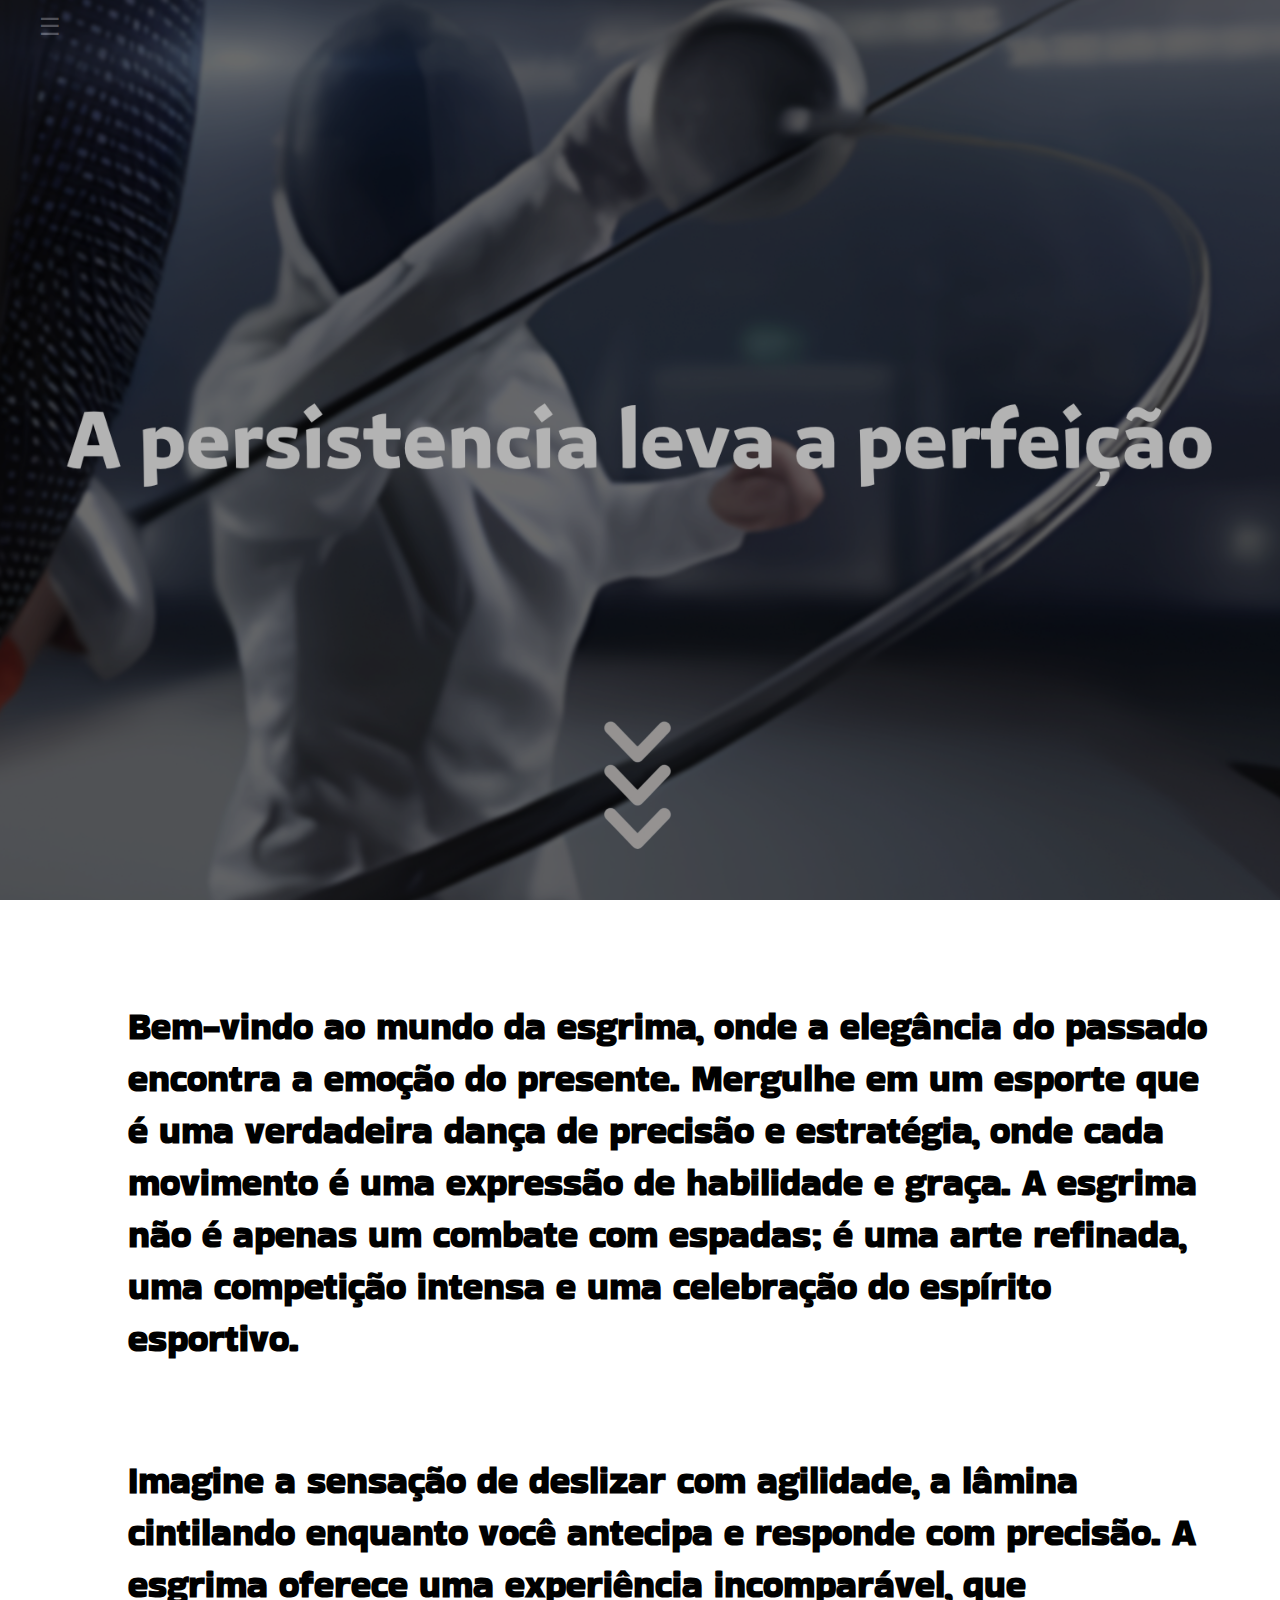
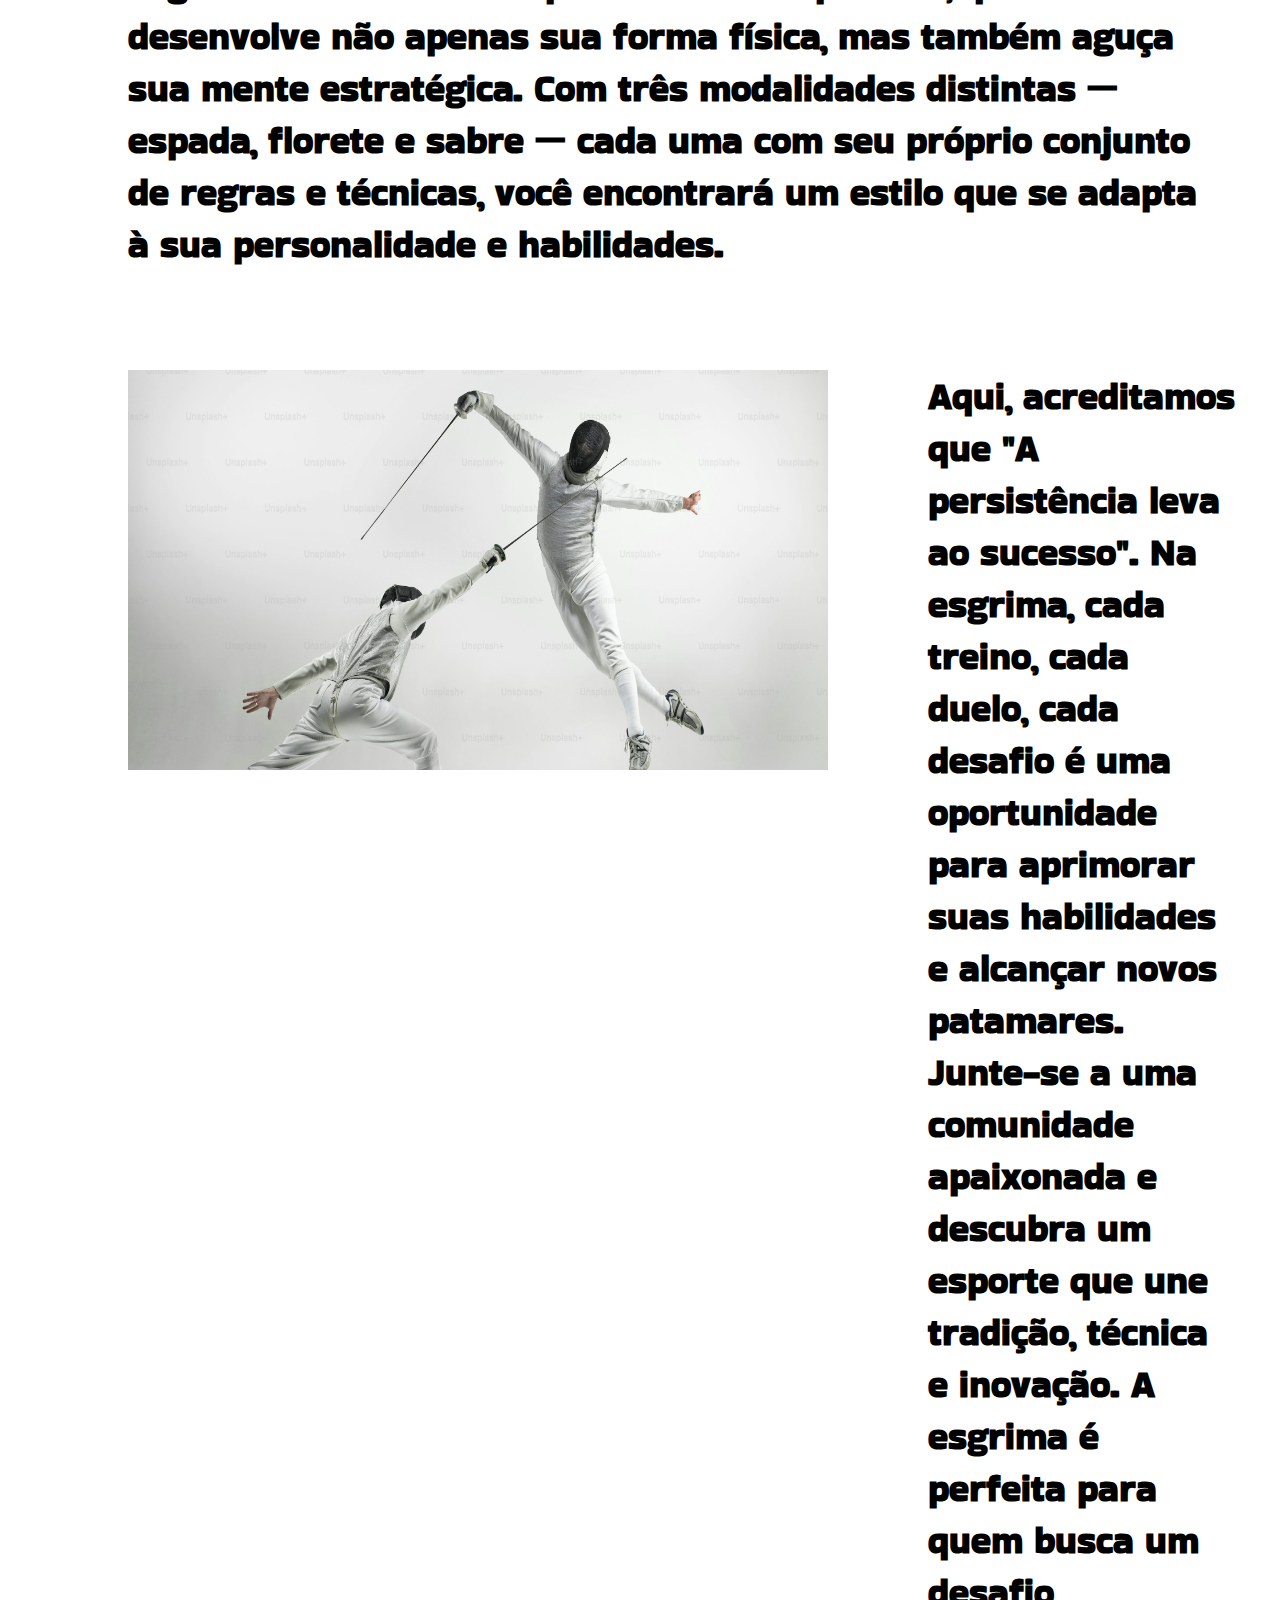
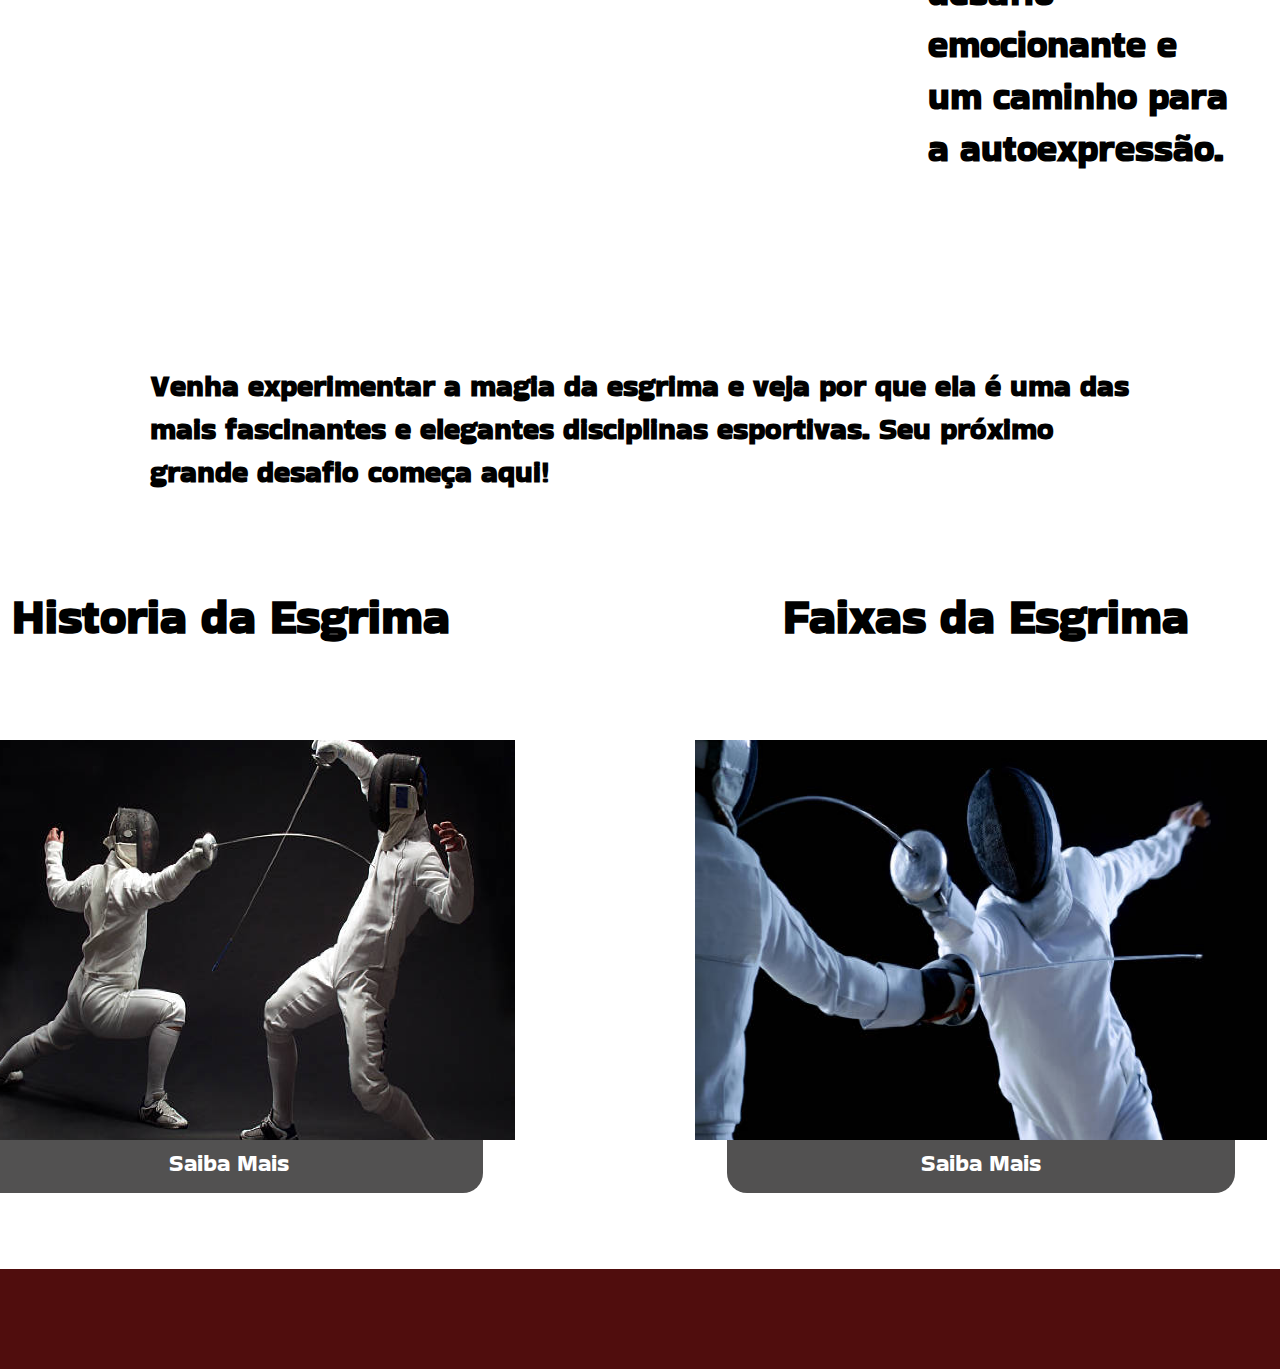
==== commit 3e12df97: "correção de pequenos erros" ====
--- a/index.html
+++ b/index.html
@@ -75,12 +75,12 @@
 
                 <div class="article-img">
                     <div class="img-final1">
-                        <img src="./assets/img-last1.png" height="400vh" width="600vh">
+                        <img src="./assets/img-last1.png" height="400vh" width="572vh">
                         <div class="div1"><a href="https://cbesgrima.org.br/a-esgrima/historia/">Saiba Mais</a></div>
                     </div>
                             
                     <div class="img-final2">
-                        <img src="./assets/img_last2.png" height="400vh" width="600vh">
+                        <img src="./assets/img_last2.png" height="400vh" width="572vh">
                         <div class="div2"><a href="https://mundoeducacao.uol.com.br/educacao-fisica/esgrima.htm">Saiba Mais</a></div>                        
                     </div>
                 </div>
--- a/assets/style.css
+++ b/assets/style.css
@@ -87,23 +87,26 @@
 
 .div1 a{
   padding-top: 0.7vh;
-  padding-bottom: 0.9vh;
+  padding-bottom: 1.5vh;
   text-decoration: none;
   font-size: 24px;
   color: white;
   background-color:#525151;
-  padding-inline: 24vh;
+  padding-inline: 21.6vh;
   border-radius: 0px 0px 20px 20px;
 }
 
 .div2 a{
   padding-top: 0.7vh;
-  padding-bottom: 0.9vh;
+  padding-bottom: 1.5vh;
+  background: rgba(0, 0, 0, 0.925);
+  border-radius:3px;
+  color:#ff0202;
   text-decoration: none;
   font-size: 24px;
   color: white;
   background-color:#525151;
-  padding-inline: 24vh;
+  padding-inline: 21.6vh;
   border-radius: 0px 0px 20px 20px;
 }
 
@@ -112,8 +115,8 @@
   text-align: center;
   justify-content: center;
   align-items: center;
-  gap: 550px;
-  font-size: 30px;
+  gap: 37vh;
+  font-size: 48px;
   margin-right: 80px;
 }
 
@@ -127,7 +130,7 @@
   text-align: center;
   margin-right: 70px;
   margin-bottom: 0px;
-  gap: 320px;
+  gap: 20vh;
 }
 
 .saiba-mais{
@@ -148,15 +151,15 @@
 }
 
 .img-final2{
-  margin-bottom: 50vh;
+  margin-bottom: 10vh;
 }
 
 .text-article-button1{
-font-size: 30px;
+font-size: 48px;
 }
 
 .text-article-botton2{
-  font-size: 30px;
+  font-size: 48px;
 }
 
 .last-text{
@@ -315,9 +318,27 @@
 }
 
 @media screen and (max-width: 600px) {
+  .opct{
+    height: 30vh;
+  }
+  header{
+    opacity: 100%;
+    width: 100%;
+    height: 100%;
+
+  }
+  header > img{
+    visibility: hidden;
+  }
   #img_mid{
-  width: 50vh ;
-  height: 40vh;
+    position: absolute;
+    height: 30vh;
+    width: 40vh;
+  }
+  .text-img{
+    margin-top: 50vh;
+    margin-left: 0;
+    display: flex;
   }
   h1{
     font-size: 8vh;
@@ -329,39 +350,28 @@
     text-align: center;
     background: none;
   }
-  a {
-    color:#fff;
-    text-transform:uppercase;
-    text-decoration: none;
-  }
-  .toggle-btn {
+  .toggle-btn { 
+    display: block;
     padding:20px;
-    background: rgba(255,255,255,.75);
+    background: rgba(0, 0, 0, 0.925);
     border-radius:3px;
-    color:#6fabbc;
-    transition:.25s;
-    animation: 1.25s bounce infinite;
-  }
-  .toggle-btn:hover {
-    cursor:pointer;
-    background: rgba(255,255,255,.95);
-    animation-play-state: paused;
-  }
-  ul.open {
-    max-height: 480px;
-    visibility: visible;
-    opacity:1;
-    transform:rotate(0);
-  }
-  
-  /* Credit */
-  
-  .container{
-    color:#fff;
-    text-transform:uppercase;
+    color:#ff0202;
+  }
+  .sidebar.open {
+    display: block;
     position: absolute;
-    transform:translateX(-50%);
-  }
-}
-/* //https://codepen.io/kieranfivestars/pen/JdbPBv/ */
-
+    background-color: black;
+    width: 50vh;
+    height: 200vh;
+  }
+  .last{
+    margin: 7vh;
+  }
+  .text-article-button1{
+    width: 40%;
+    position: relative;
+  }
+}
+
+
+
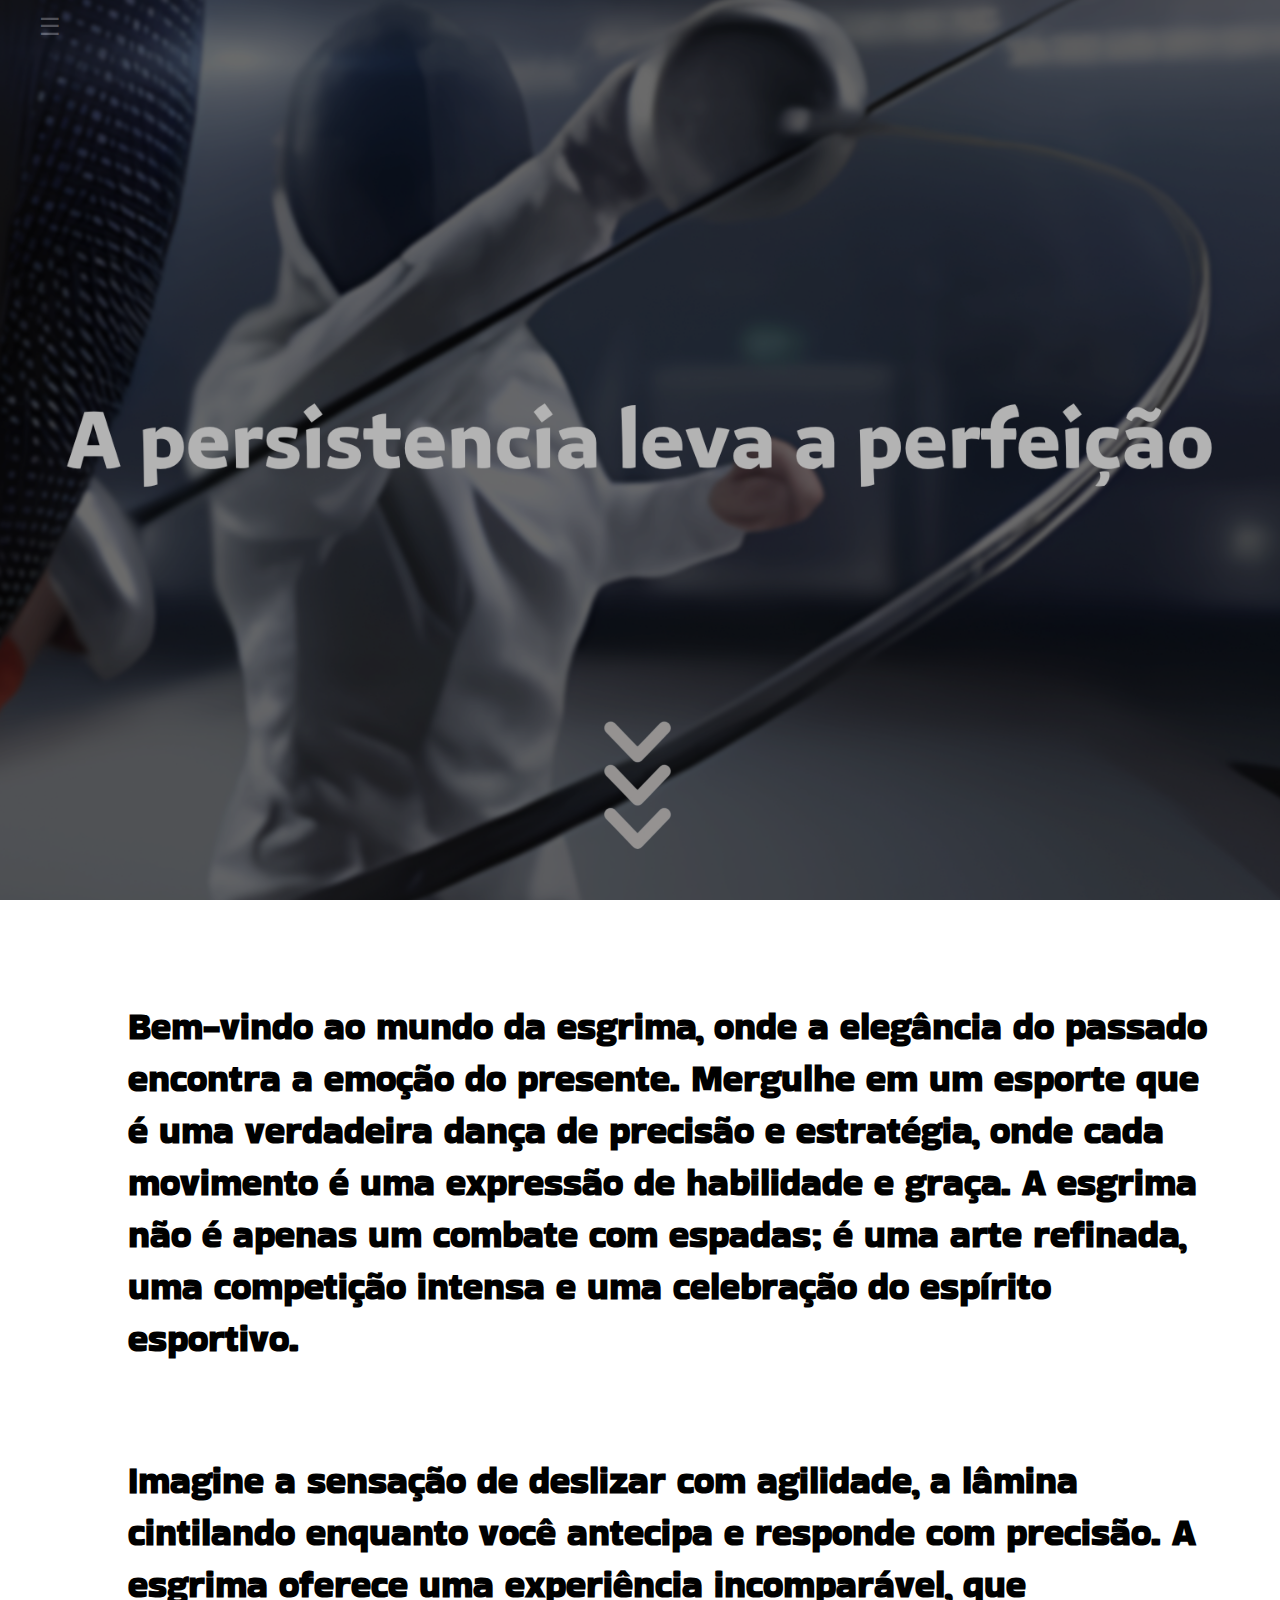
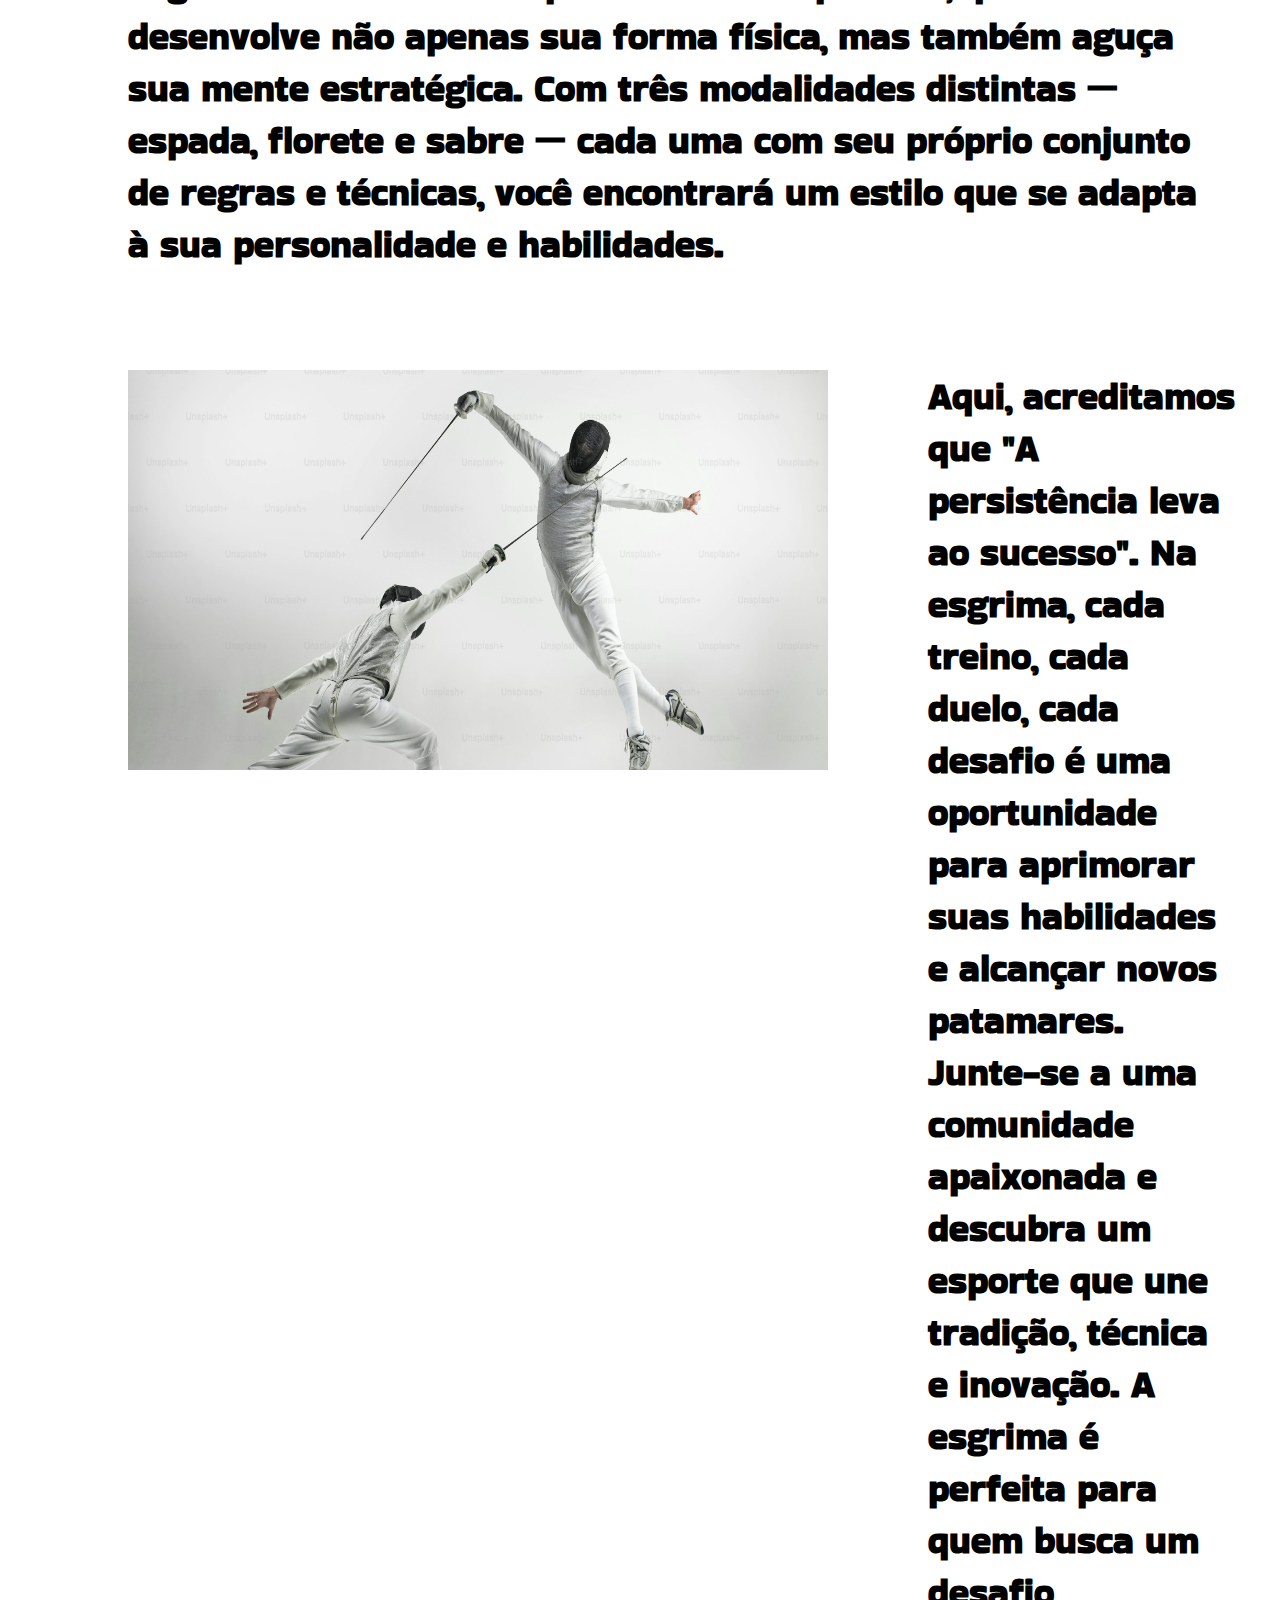
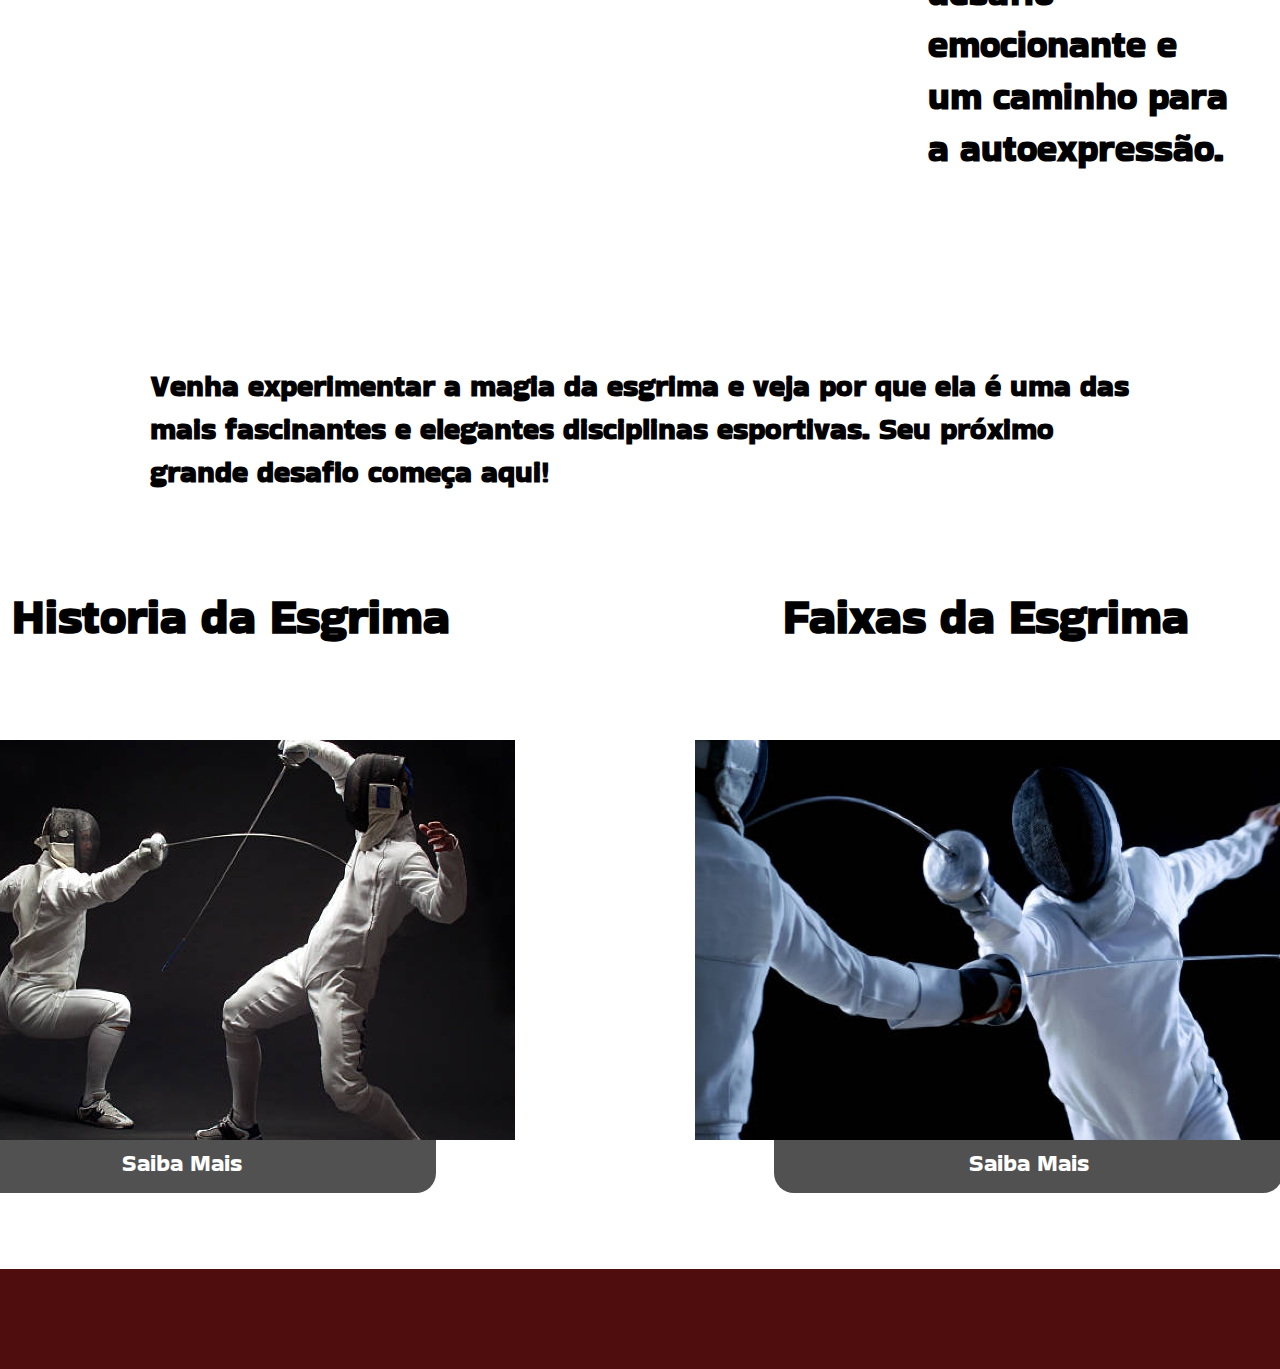
==== commit 2315d4c7: "consertando as imagens do index.html" ====
--- a/index.html
+++ b/index.html
@@ -75,12 +75,12 @@
 
                 <div class="article-img">
                     <div class="img-final1">
-                        <img src="./assets/img-last1.png" height="400vh" width="572vh">
+                        <img src="./assets/img-last1.png" height="400vh" width="667vh">
                         <div class="div1"><a href="https://cbesgrima.org.br/a-esgrima/historia/">Saiba Mais</a></div>
                     </div>
                             
                     <div class="img-final2">
-                        <img src="./assets/img_last2.png" height="400vh" width="572vh">
+                        <img src="./assets/img_last2.png" height="400vh" width="667vh">
                         <div class="div2"><a href="https://mundoeducacao.uol.com.br/educacao-fisica/esgrima.htm">Saiba Mais</a></div>                        
                     </div>
                 </div>
